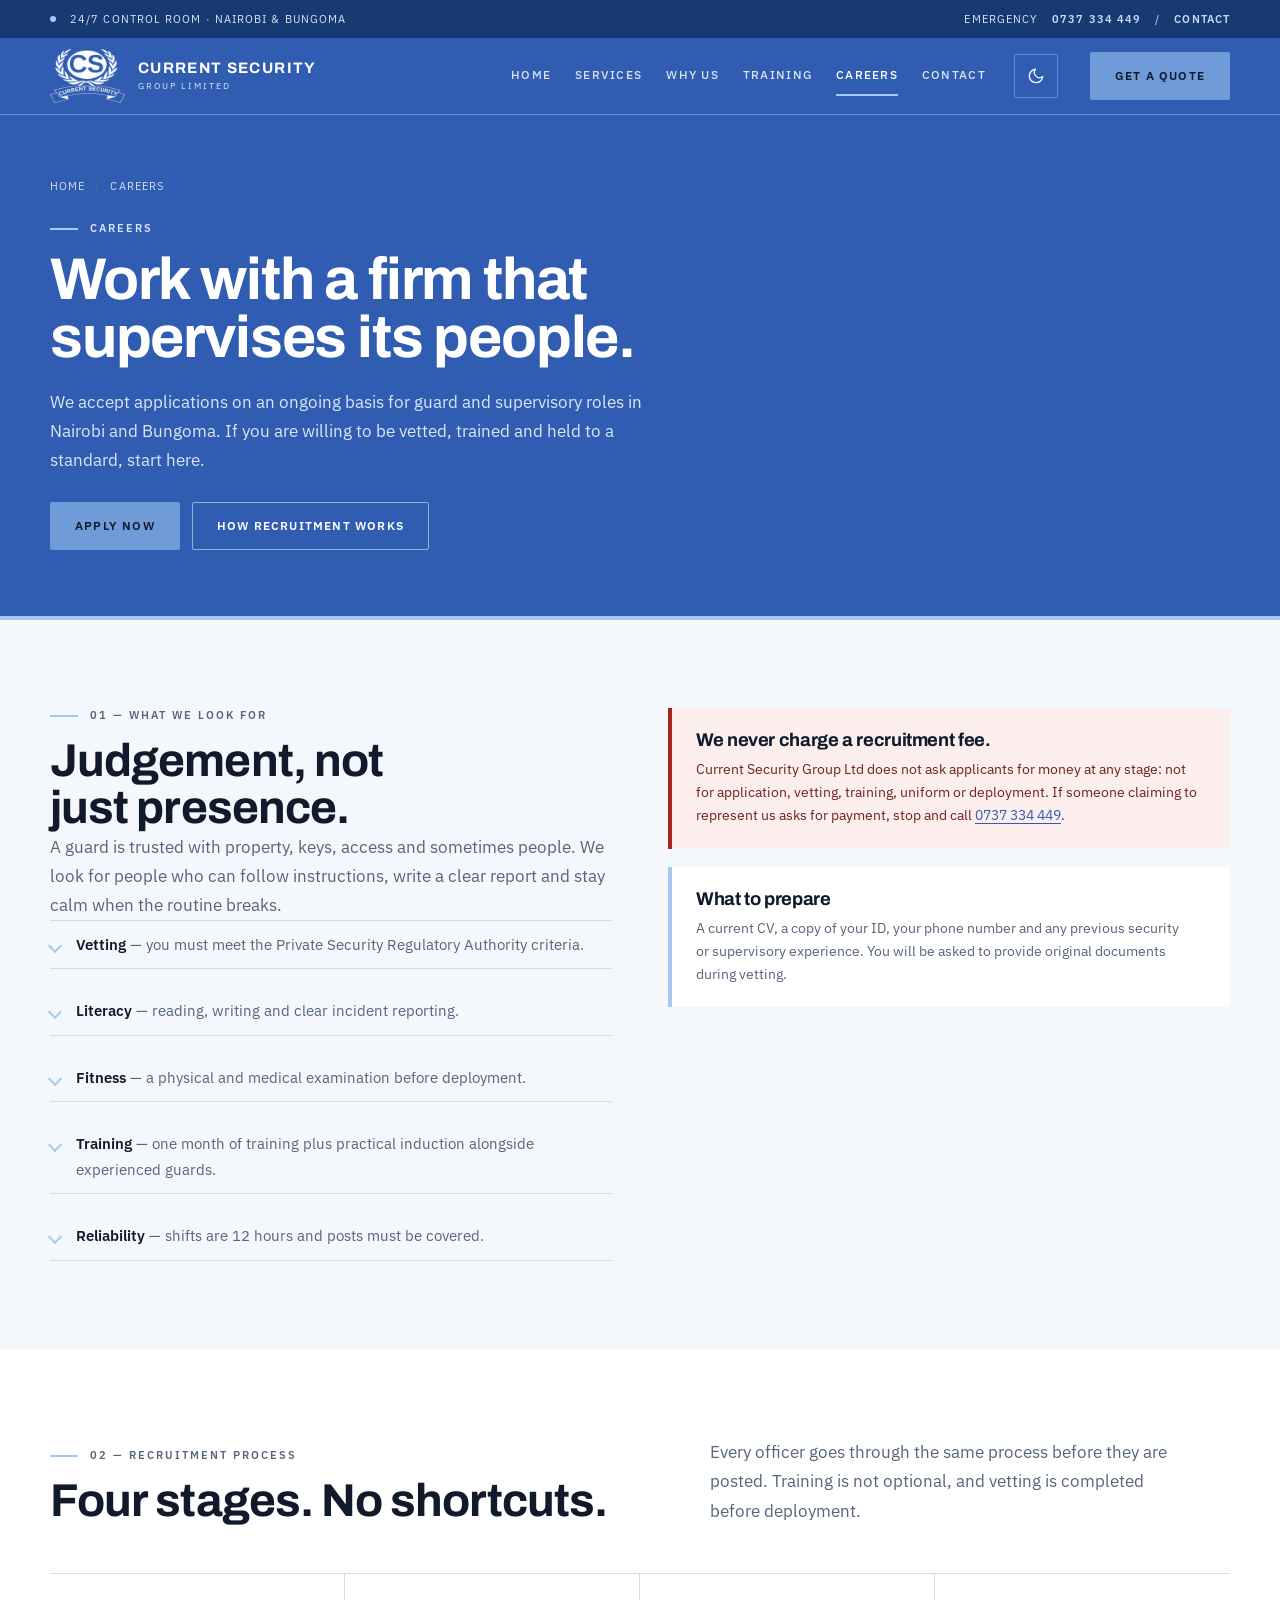
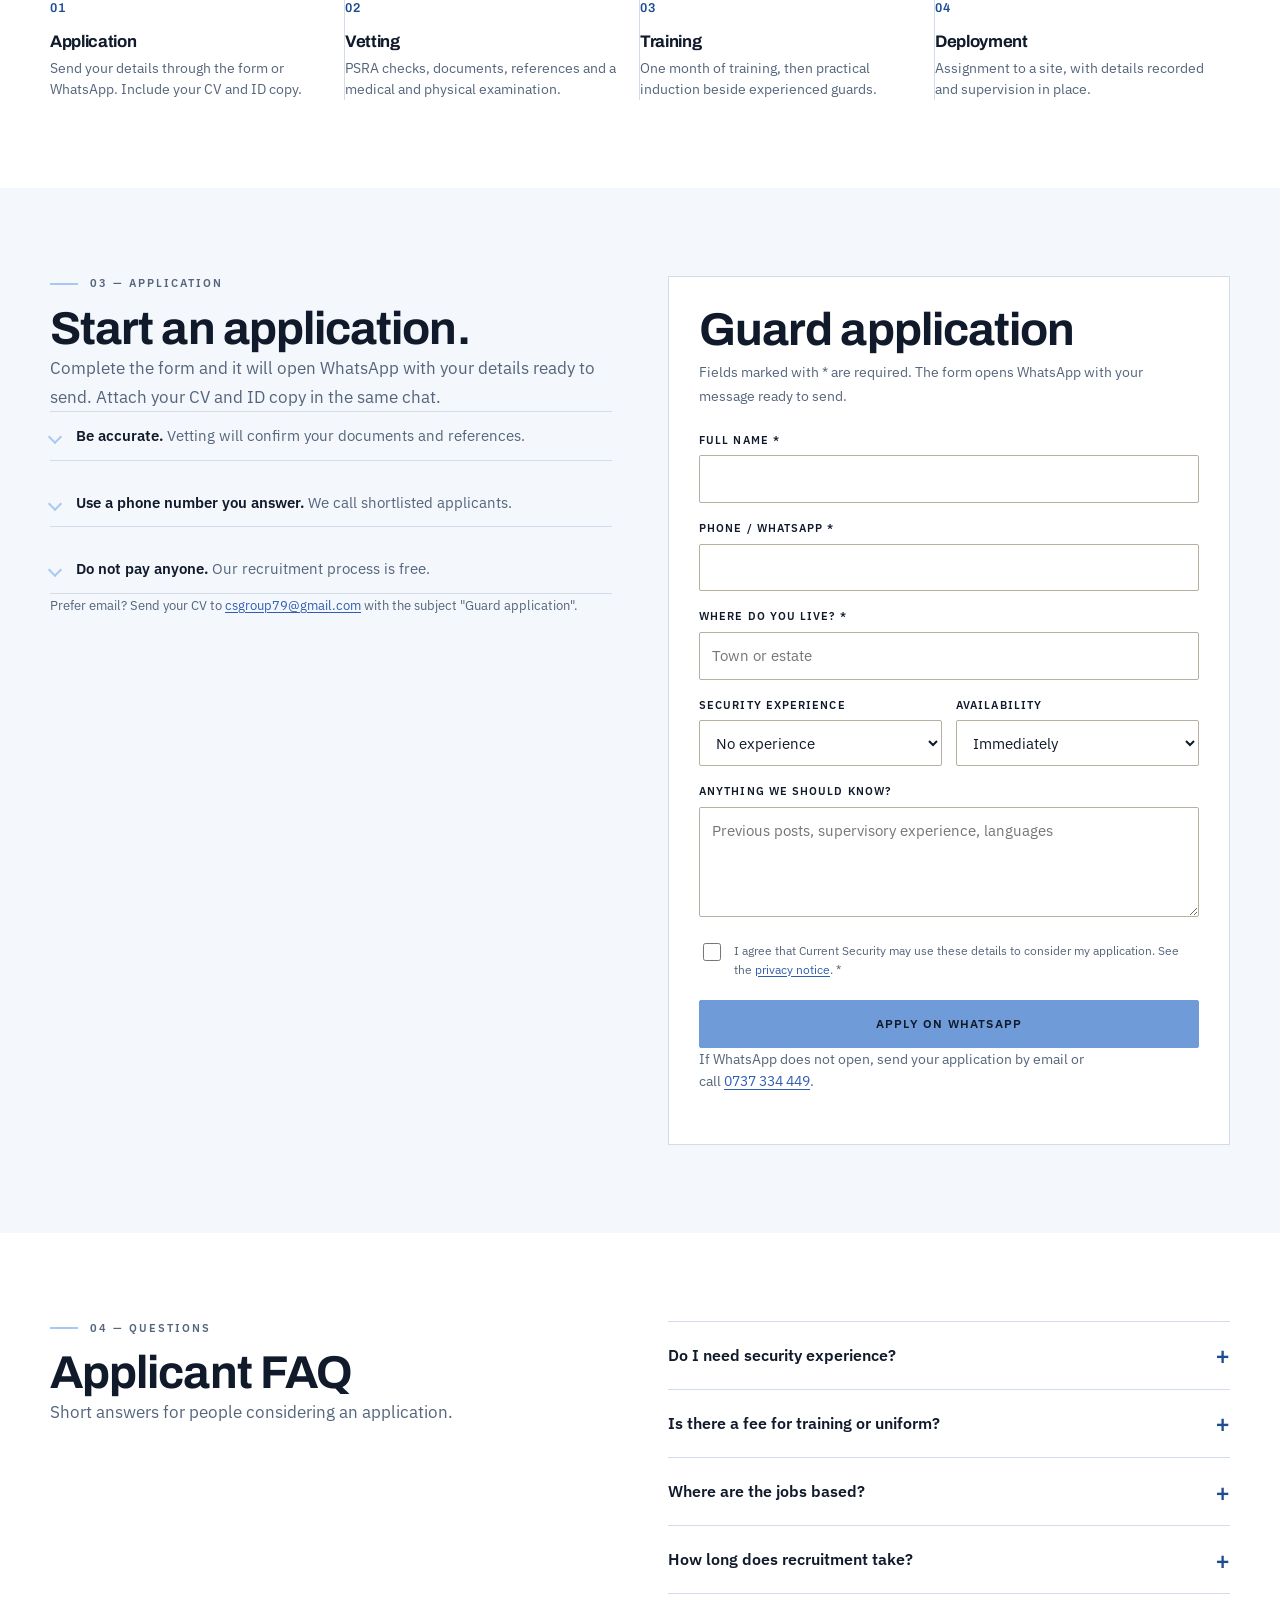
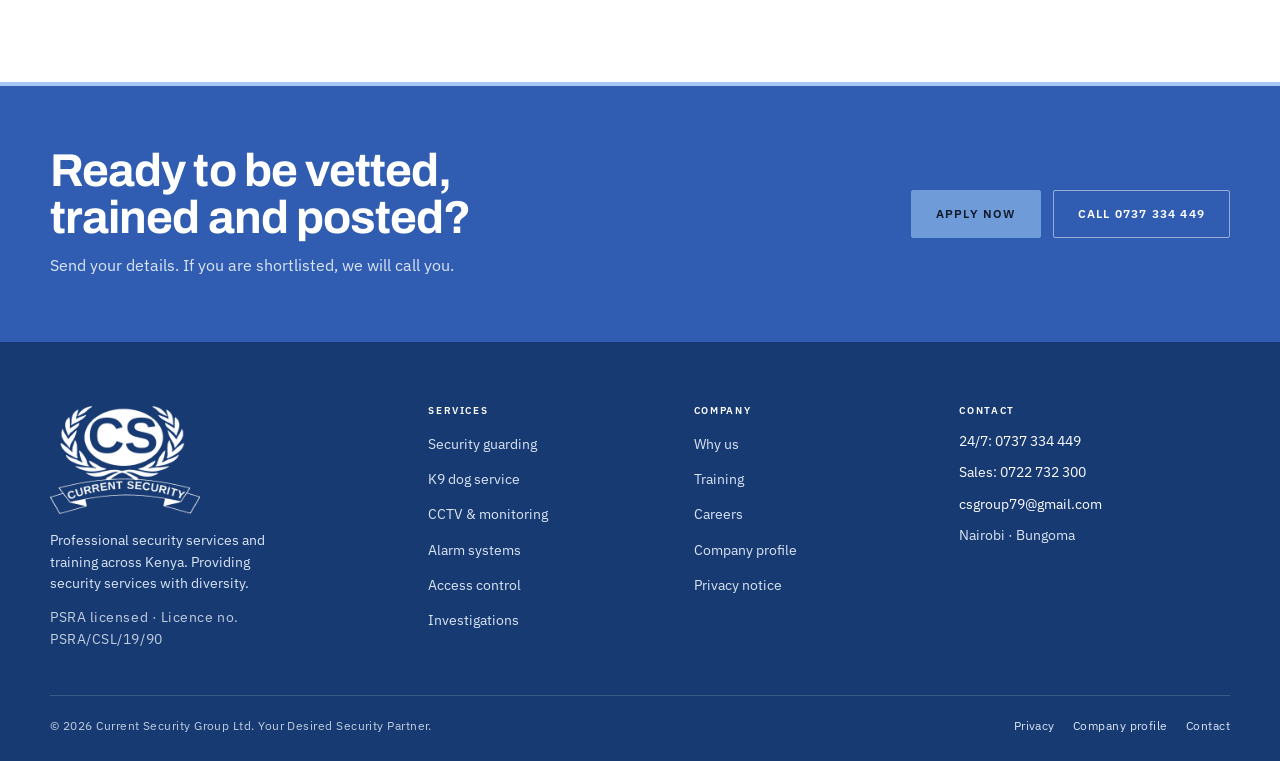
==== careers.html @ 612eb4e6 "Initial website" ====
<!DOCTYPE html>
<html lang="en-KE">
<head>
<meta charset="utf-8">
<meta name="viewport" content="width=device-width, initial-scale=1">
<title>Careers &amp; Guard Recruitment | Current Security Group Ltd</title>
<meta name="description" content="Apply to join Current Security Group Ltd as a security officer in Kenya. Vetting, training and deployment process. We never charge a recruitment fee.">
<meta name="theme-color" content="#305db1">
<meta property="og:type" content="website">
<meta property="og:site_name" content="Current Security Group Ltd">
<meta property="og:title" content="Careers &amp; Guard Recruitment | Current Security Group Ltd">
<meta property="og:description" content="Guard and supervisory roles in Nairobi and Bungoma. Vetting, training and deployment. No recruitment fees.">
<meta property="og:image" content="assets/img/og-image.jpg">
<meta property="og:image:width" content="1200">
<meta property="og:image:height" content="630">
<meta name="twitter:card" content="summary_large_image">
<link rel="icon" type="image/png" sizes="32x32" href="assets/img/favicon-32.png">
<link rel="apple-touch-icon" href="assets/img/apple-touch-icon.png">
<link rel="manifest" href="site.webmanifest">
<link rel="preload" href="assets/fonts/archivo-latin.woff2" as="font" type="font/woff2" crossorigin>
<script src="assets/js/theme.js"></script>
<link rel="stylesheet" href="assets/css/style.css">
<script src="assets/js/main.js" defer></script>
</head>
<body>
<a class="skip-link" href="#main">Skip to content</a>

<div class="utility">
  <div class="container utility__inner">
    <p class="utility__group utility__group--offices"><span class="utility__dot" aria-hidden="true"></span> 24/7 control room · Nairobi &amp; Bungoma</p>
    <div class="utility__group">
      <span>Emergency</span>
      <a href="tel:+254737334449">0737&nbsp;334&nbsp;449</a>
      <span aria-hidden="true">/</span>
      <a href="contact.html">Contact</a>
    </div>
  </div>
</div>

<header class="site-header">
  <div class="container header__inner">
    <a class="brand" href="index.html">
      <img class="brand__mark" src="assets/img/logo-white.png" alt="" width="360" height="260">
      <span class="brand__text"><strong>CURRENT SECURITY</strong> <span>GROUP LIMITED</span></span>
    </a>
    <nav class="site-nav" aria-label="Main">
      <ul>
        <li><a href="index.html">Home</a></li>
        <li><a href="services.html">Services</a></li>
        <li><a href="why-us.html">Why us</a></li>
        <li><a href="training.html">Training</a></li>
        <li><a href="careers.html" aria-current="page">Careers</a></li>
        <li><a href="contact.html">Contact</a></li>
      </ul>
    </nav>
    <button class="theme-toggle" type="button" data-theme-toggle aria-label="Switch to dark theme">
      <svg class="theme-toggle__moon" viewBox="0 0 24 24" aria-hidden="true" focusable="false"><path d="M21 12.79A9 9 0 1 1 11.21 3 7 7 0 0 0 21 12.79Z"/></svg>
      <svg class="theme-toggle__sun" viewBox="0 0 24 24" aria-hidden="true" focusable="false"><circle cx="12" cy="12" r="4"/><path d="M12 2v2M12 20v2M4.93 4.93l1.42 1.42M17.66 17.66l1.41 1.41M2 12h2M20 12h2M4.93 19.07l1.42-1.42M17.66 6.34l1.41-1.41"/></svg>
    </button>
    <a class="btn btn--accent header__cta" href="contact.html">Get a quote</a>
    <details class="mobile-nav">
      <summary><span>Menu</span><span class="mobile-nav__icon" aria-hidden="true"><span></span><span></span><span></span></span></summary>
      <div class="mobile-nav__panel">
        <nav aria-label="Mobile">
          <ul>
            <li><a href="index.html">Home</a></li>
            <li><a href="services.html">Services</a></li>
            <li><a href="why-us.html">Why us</a></li>
            <li><a href="training.html">Training</a></li>
            <li><a href="careers.html" aria-current="page">Careers</a></li>
            <li><a href="contact.html">Contact</a></li>
          </ul>
        </nav>
        <div class="mobile-nav__foot">
          <a class="btn btn--accent" href="contact.html">Get a quote</a>
          <a class="mobile-nav__phone" href="tel:+254737334449">24/7:&nbsp;0737&nbsp;334&nbsp;449</a>
        </div>
      </div>
    </details>
  </div>
</header>

<main id="main">

  <div class="page-head">
    <div class="container">
      <nav class="breadcrumb" aria-label="Breadcrumb"><a href="index.html">Home</a><span>Careers</span></nav>
      <p class="eyebrow eyebrow--light">Careers</p>
      <h1>Work with a firm that supervises its people.</h1>
      <p class="lede">We accept applications on an ongoing basis for guard and supervisory roles in Nairobi and Bungoma. If you are willing to be vetted, trained and held to a standard, start here.</p>
      <div class="actions">
        <a class="btn btn--accent" href="#apply">Apply now</a>
        <a class="btn btn--outline-light" href="#process">How recruitment works</a>
      </div>
    </div>
  </div>

  <section class="section">
    <div class="container split">
      <div>
        <p class="eyebrow">01 — What we look for</p>
        <h2>Judgement, not just presence.</h2>
        <p class="lede">A guard is trusted with property, keys, access and sometimes people. We look for people who can follow instructions, write a clear report and stay calm when the routine breaks.</p>
        <ul class="checklist stack">
          <li><strong>Vetting</strong> — you must meet the Private Security Regulatory Authority criteria.</li>
          <li><strong>Literacy</strong> — reading, writing and clear incident reporting.</li>
          <li><strong>Fitness</strong> — a physical and medical examination before deployment.</li>
          <li><strong>Training</strong> — one month of training plus practical induction alongside experienced guards.</li>
          <li><strong>Reliability</strong> — shifts are 12 hours and posts must be covered.</li>
        </ul>
      </div>
      <div class="stack">
        <div class="callout callout--warning">
          <h3>We never charge a recruitment fee.</h3>
          <p>Current Security Group Ltd does not ask applicants for money at any stage: not for application, vetting, training, uniform or deployment. If someone claiming to represent us asks for payment, stop and call <a href="tel:+254737334449">0737&nbsp;334&nbsp;449</a>.</p>
        </div>
        <div class="callout">
          <h3>What to prepare</h3>
          <p>A current CV, a copy of your ID, your phone number and any previous security or supervisory experience. You will be asked to provide original documents during vetting.</p>
        </div>
      </div>
    </div>
  </section>

  <section class="section section--white" id="process">
    <div class="container">
      <header class="section__head">
        <div>
          <p class="eyebrow">02 — Recruitment process</p>
          <h2>Four stages. No shortcuts.</h2>
        </div>
        <p class="lede">Every officer goes through the same process before they are posted. Training is not optional, and vetting is completed before deployment.</p>
      </header>
      <ol class="process process--four">
        <li><h3>Application</h3><p>Send your details through the form or WhatsApp. Include your CV and ID copy.</p></li>
        <li><h3>Vetting</h3><p>PSRA checks, documents, references and a medical and physical examination.</p></li>
        <li><h3>Training</h3><p>One month of training, then practical induction beside experienced guards.</p></li>
        <li><h3>Deployment</h3><p>Assignment to a site, with details recorded and supervision in place.</p></li>
      </ol>
    </div>
  </section>

  <section class="section" id="apply">
    <div class="container split">
      <div>
        <p class="eyebrow">03 — Application</p>
        <h2>Start an application.</h2>
        <p class="lede">Complete the form and it will open WhatsApp with your details ready to send. Attach your CV and ID copy in the same chat.</p>
        <ul class="checklist stack">
          <li><strong>Be accurate.</strong> Vetting will confirm your documents and references.</li>
          <li><strong>Use a phone number you answer.</strong> We call shortlisted applicants.</li>
          <li><strong>Do not pay anyone.</strong> Our recruitment process is free.</li>
        </ul>
        <p class="small">Prefer email? Send your CV to <a href="mailto:csgroup79@gmail.com">csgroup79@gmail.com</a> with the subject "Guard application".</p>
      </div>

      <form class="form-panel" data-wa-form data-form="career" data-subject="Guard application" action="mailto:csgroup79@gmail.com" method="post" enctype="text/plain">
        <h2>Guard application</h2>
        <p>Fields marked with * are required. The form opens WhatsApp with your message ready to send.</p>

        <div class="field">
          <label for="ca-name">Full name *</label>
          <input type="text" id="ca-name" name="name" autocomplete="name" required>
        </div>
        <div class="field">
          <label for="ca-phone">Phone / WhatsApp *</label>
          <input id="ca-phone" name="phone" type="tel" inputmode="tel" autocomplete="tel" required>
        </div>
        <div class="field">
          <label for="ca-where">Where do you live? *</label>
          <input type="text" id="ca-where" name="where" autocomplete="address-level2" placeholder="Town or estate" required>
        </div>
        <div class="field-row">
          <div class="field">
            <label for="ca-experience">Security experience</label>
            <select id="ca-experience" name="experience">
              <option value="" selected>No experience</option>
              <option>Under 1 year</option>
              <option>1–2 years</option>
              <option>3–5 years</option>
              <option>Over 5 years</option>
            </select>
          </div>
          <div class="field">
            <label for="ca-availability">Availability</label>
            <select id="ca-availability" name="availability">
              <option value="" selected>Immediately</option>
              <option>Within 2 weeks</option>
              <option>Within 1 month</option>
              <option>Not sure</option>
            </select>
          </div>
        </div>
        <div class="field">
          <label for="ca-details">Anything we should know?</label>
          <textarea id="ca-details" name="details" rows="3" placeholder="Previous posts, supervisory experience, languages"></textarea>
        </div>

        <div class="hp" aria-hidden="true">
          <label for="ca-company">Company website</label>
          <input type="text" id="ca-company" name="company_website" tabindex="-1" autocomplete="off">
        </div>

        <div class="field field--check">
          <input id="ca-consent" name="consent" type="checkbox" required>
          <label for="ca-consent">I agree that Current Security may use these details to consider my application. See the <a href="privacy.html">privacy notice</a>. *</label>
        </div>

        <button class="btn btn--accent" type="submit">Apply on WhatsApp</button>
        <p class="form-status" role="status" aria-live="polite"></p>
        <p class="form-note">If WhatsApp does not open, send your application by email or call <a href="tel:+254737334449">0737&nbsp;334&nbsp;449</a>.</p>
      </form>
    </div>
  </section>

  <section class="section section--white">
    <div class="container split">
      <div>
        <p class="eyebrow">04 — Questions</p>
        <h2>Applicant FAQ</h2>
        <p class="lede">Short answers for people considering an application.</p>
      </div>
      <div class="faq">
        <details>
          <summary>Do I need security experience?</summary>
          <p>Not necessarily. We train new officers. Experience helps, but reliability, literacy and the ability to follow instructions matter more.</p>
        </details>
        <details>
          <summary>Is there a fee for training or uniform?</summary>
          <p>No. Current Security Group Ltd does not charge applicants for application, vetting, training, uniform or deployment. If anyone asks you for payment, call the hotline.</p>
        </details>
        <details>
          <summary>Where are the jobs based?</summary>
          <p>Our offices are in Nairobi and Sirisia, Bungoma. Deployment depends on client sites and the needs of the operation.</p>
        </details>
        <details>
          <summary>How long does recruitment take?</summary>
          <p>It depends on vetting and training schedules. We call shortlisted applicants with the next step.</p>
        </details>
      </div>
    </div>
  </section>

  <section class="cta">
    <div class="container cta__inner">
      <div>
        <h2>Ready to be vetted, trained and posted?</h2>
        <p>Send your details. If you are shortlisted, we will call you.</p>
      </div>
      <div class="cta__actions">
        <a class="btn btn--accent" href="#apply">Apply now</a>
        <a class="btn btn--outline-light" href="tel:+254737334449">Call&nbsp;0737&nbsp;334&nbsp;449</a>
      </div>
    </div>
  </section>

</main>

<footer class="site-footer">
  <div class="container">
    <div class="footer__grid">
      <div class="footer__brand">
        <img src="assets/img/logo-white.png" alt="Current Security Group Ltd" width="360" height="260">
        <p>Professional security services and training across Kenya. Providing security services with diversity.</p>
        <p class="footer__brand-note">PSRA licensed · Licence no. PSRA/CSL/19/90</p>
      </div>
      <div class="footer__col">
        <h2>Services</h2>
        <ul>
          <li><a href="services.html#guarding">Security guarding</a></li>
          <li><a href="services.html#k9">K9 dog service</a></li>
          <li><a href="services.html#cctv">CCTV &amp; monitoring</a></li>
          <li><a href="services.html#alarms">Alarm systems</a></li>
          <li><a href="services.html#access">Access control</a></li>
          <li><a href="services.html#investigations">Investigations</a></li>
        </ul>
      </div>
      <div class="footer__col">
        <h2>Company</h2>
        <ul>
          <li><a href="why-us.html">Why us</a></li>
          <li><a href="training.html">Training</a></li>
          <li><a href="careers.html">Careers</a></li>
          <li><a href="profile.html">Company profile</a></li>
          <li><a href="privacy.html">Privacy notice</a></li>
        </ul>
      </div>
      <div class="footer__col footer__contact">
        <h2>Contact</h2>
        <p><a href="tel:+254737334449">24/7:&nbsp;0737&nbsp;334&nbsp;449</a></p>
        <p><a href="tel:+254722732300">Sales:&nbsp;0722&nbsp;732&nbsp;300</a></p>
        <p><a href="mailto:csgroup79@gmail.com">csgroup79@gmail.com</a></p>
        <p>Nairobi · Bungoma</p>
      </div>
    </div>
    <div class="footer__bottom">
      <p>© <span data-year>2026</span> Current Security Group Ltd. Your Desired Security Partner.</p>
      <div class="footer__legal">
        <a href="privacy.html">Privacy</a>
        <a href="profile.html">Company profile</a>
        <a href="contact.html">Contact</a>
      </div>
    </div>
  </div>
</footer>

<div class="mobile-actions no-print">
  <a href="tel:+254737334449">
    <svg viewBox="0 0 24 24" aria-hidden="true" focusable="false"><path d="M6.6 3.5 9 3l1.6 4.2-2 1.4a12.4 12.4 0 0 0 6.8 6.8l1.4-2L21 15l-.5 2.4a2 2 0 0 1-2.2 1.5C10.4 18.2 5.8 13.6 5.1 5.7A2 2 0 0 1 6.6 3.5Z"/></svg>
    Call&nbsp;24/7
  </a>
  <a href="https://wa.me/254737334449" target="_blank" rel="noopener noreferrer">
    <svg viewBox="0 0 24 24" aria-hidden="true" focusable="false"><path d="M21 11.5a8.4 8.4 0 0 1-12.4 7.4L4 20l1.1-4.5A8.4 8.4 0 1 1 21 11.5Z"/><path d="M9 8.6c.2-.4.4-.4.7-.4h.5c.2 0 .4 0 .6.5l.7 1.6c.1.3 0 .5-.1.7l-.4.5c-.1.2-.2.3 0 .6a6 6 0 0 0 2.7 2.3c.3.1.5.1.6-.1l.6-.7c.2-.2.4-.2.6-.1l1.5.7c.3.1.4.2.4.4a2.2 2.2 0 0 1-1.7 2.1c-.8.2-1.8 0-3.3-.7a9.2 9.2 0 0 1-4.4-4.3c-.6-1.2-.9-2.2-.8-3 .1-.5.4-.9.7-1.1Z"/></svg>
    WhatsApp
  </a>
  <a href="contact.html">
    <svg viewBox="0 0 24 24" aria-hidden="true" focusable="false"><path d="M4 4h16v16H4z"/><path d="m4 7 8 6 8-6"/></svg>
    Quote
  </a>
</div>

</body>
</html>
---- assets/css/style.css ----
/* ==========================================================================
   Current Security Group Ltd
   Design system: brand blue / light blue / cool paper. Flat surfaces, hairline rules,
   editorial type. No gradients, glass effects or decorative animation.
   ========================================================================== */

@font-face {
  font-family: "Archivo";
  src: url("../fonts/archivo-latin.woff2") format("woff2");
  font-weight: 600 700;
  font-style: normal;
  font-display: swap;
}

@font-face {
  font-family: "IBM Plex Sans";
  src: url("../fonts/ibm-plex-sans-latin.woff2") format("woff2");
  font-weight: 400 600;
  font-style: normal;
  font-display: swap;
}

:root {
  --navy: #305db1;
  --navy-deep: #173a72;
  --navy-soft: #3f6cc4;
  --accent: #a7c8f2;
  --accent-fill: #6f9bd8;
  --accent-fill-hover: #5f8bc9;
  --accent-ink: #1d4c93;
  --paper: #f4f7fc;
  --paper-deep: #e8eef7;
  --panel: #ffffff;
  --white: #ffffff;
  --ink: #101a2b;
  --steel: #55657c;
  --rule: #d3dce9;
  --rule-soft: #e2e9f3;
  --rule-dark: rgba(255, 255, 255, 0.16);
  --success: #1f6b45;
  --error: #a3251c;
  --font-display: "Archivo", "Arial Narrow", "Segoe UI", sans-serif;
  --font-body: "IBM Plex Sans", "Segoe UI", Roboto, Arial, sans-serif;
  --shadow: 0 24px 48px rgba(23, 58, 114, 0.14);
  --radius: 2px;
}

*,
*::before,
*::after {
  box-sizing: border-box;
}

html {
  -webkit-text-size-adjust: 100%;
  scroll-behavior: smooth;
  scroll-padding-top: 96px;
}

body {
  margin: 0;
  background: var(--paper);
  color: var(--ink);
  font-family: var(--font-body);
  font-size: 16px;
  line-height: 1.7;
  font-synthesis: none;
  -webkit-font-smoothing: antialiased;
}

body.nav-open {
  overflow: hidden;
}

body.nav-open .mobile-actions,
body:has(.mobile-nav[open]) .mobile-actions {
  display: none;
}

body:has(.mobile-nav[open]) {
  overflow: hidden;
}

img,
svg {
  display: block;
  max-width: 100%;
}

img {
  height: auto;
}

button,
input,
select,
textarea {
  font: inherit;
  color: inherit;
}

button {
  cursor: pointer;
}

h1,
h2,
h3,
h4,
p,
figure,
blockquote,
dl,
dd {
  margin: 0;
}

ul,
ol {
  margin: 0;
  padding: 0;
}

a {
  color: var(--navy);
  text-decoration-thickness: 1px;
  text-underline-offset: 0.18em;
}

a:hover {
  text-decoration-color: var(--accent-ink);
}

a[href^="tel:"] {
  white-space: nowrap;
}

::selection {
  background: var(--accent);
  color: var(--ink);
}

:focus-visible {
  outline: 2px solid var(--accent);
  outline-offset: 3px;
}

.container {
  width: min(1180px, calc(100% - 48px));
  margin-inline: auto;
}

.visually-hidden {
  position: absolute !important;
  width: 1px;
  height: 1px;
  padding: 0;
  margin: -1px;
  overflow: hidden;
  clip: rect(0 0 0 0);
  white-space: nowrap;
  border: 0;
}

.skip-link {
  position: absolute;
  top: -120px;
  left: 16px;
  z-index: 200;
  padding: 12px 18px;
  background: var(--accent);
  color: var(--ink);
  font-size: 13px;
  font-weight: 600;
  letter-spacing: 0.06em;
  text-transform: uppercase;
  text-decoration: none;
}

.skip-link:focus {
  top: 16px;
}

/* --------------------------------------------------------------------------
   Type
   -------------------------------------------------------------------------- */

h1,
h2,
h3,
h4 {
  font-family: var(--font-display);
  font-weight: 700;
  letter-spacing: -0.02em;
  text-wrap: balance;
}

h1 {
  font-size: clamp(2.6rem, 5.4vw, 4.9rem);
  line-height: 0.98;
}

h2 {
  font-size: clamp(2rem, 3.6vw, 3.15rem);
  line-height: 1.02;
}

h3 {
  font-size: clamp(1.3rem, 2vw, 1.65rem);
  line-height: 1.15;
}

h4 {
  font-size: 1.05rem;
  line-height: 1.3;
}

p {
  text-wrap: pretty;
}

.lede {
  color: var(--steel);
  font-size: 1.075rem;
  max-width: 62ch;
}

.eyebrow {
  display: flex;
  align-items: center;
  gap: 12px;
  margin: 0 0 14px;
  color: var(--steel);
  font-size: 0.7rem;
  font-weight: 600;
  letter-spacing: 0.18em;
  line-height: 1.4;
  text-transform: uppercase;
}

.eyebrow::before {
  content: "";
  flex: none;
  width: 28px;
  height: 2px;
  background: var(--accent);
}

.eyebrow--light {
  color: #dbe6f5;
}

.small {
  font-size: 0.825rem;
  color: var(--steel);
}

/* --------------------------------------------------------------------------
   Buttons and text links
   -------------------------------------------------------------------------- */

.btn {
  display: inline-flex;
  align-items: center;
  justify-content: center;
  gap: 10px;
  min-height: 48px;
  padding: 0 24px;
  border: 1px solid transparent;
  border-radius: var(--radius);
  background: none;
  font-family: var(--font-body);
  font-size: 0.75rem;
  font-weight: 600;
  letter-spacing: 0.1em;
  line-height: 1.2;
  text-align: center;
  text-decoration: none;
  text-transform: uppercase;
  transition: background-color 0.22s ease, border-color 0.22s ease, color 0.22s ease;
}

.btn--accent {
  background: var(--accent-fill);
  border-color: var(--accent-fill);
  color: var(--ink);
}

.btn--accent:hover {
  background: var(--accent-fill-hover);
  border-color: var(--accent-fill-hover);
  text-decoration: none;
}

.btn--navy {
  background: var(--navy);
  border-color: var(--navy);
  color: var(--white);
}

.btn--navy:hover {
  background: var(--navy-soft);
  border-color: var(--navy-soft);
  text-decoration: none;
}

.btn--outline {
  border-color: var(--navy);
  color: var(--navy);
}

.btn--outline:hover {
  background: var(--navy);
  color: var(--white);
  text-decoration: none;
}

.btn--outline-light {
  border-color: rgba(255, 255, 255, 0.5);
  color: var(--white);
}

.btn--outline-light:hover {
  border-color: var(--white);
  background: var(--white);
  color: var(--navy);
  text-decoration: none;
}

.btn--sm {
  min-height: 40px;
  padding: 0 16px;
  font-size: 0.68rem;
}

.btn--accent:focus-visible,
.btn--accent:hover {
  outline-color: var(--navy);
}

.link-arrow {
  display: inline-flex;
  align-items: center;
  gap: 8px;
  font-size: 0.75rem;
  font-weight: 600;
  letter-spacing: 0.1em;
  text-decoration: none;
  text-transform: uppercase;
}

.link-arrow::after {
  content: "\2192";
  font-size: 1rem;
  transition: transform 0.15s ease;
}

.link-arrow:hover::after {
  transform: translateX(3px);
}

.actions {
  display: flex;
  flex-wrap: wrap;
  gap: 12px;
  margin-top: 28px;
}

/* --------------------------------------------------------------------------
   Utility bar + header
   -------------------------------------------------------------------------- */

.utility {
  background: var(--navy-deep);
  color: #dbe6f5;
  font-size: 0.68rem;
  letter-spacing: 0.1em;
  text-transform: uppercase;
}

.utility__inner {
  display: flex;
  align-items: center;
  justify-content: space-between;
  gap: 20px;
  min-height: 38px;
}

.utility__group {
  display: flex;
  align-items: center;
  gap: 14px;
}

.utility a {
  color: #c6dcf7;
  font-weight: 600;
  text-decoration: none;
}

.utility a:hover {
  color: var(--accent);
  text-decoration: underline;
}

.utility__dot {
  width: 6px;
  height: 6px;
  background: var(--accent);
  border-radius: 50%;
}

.site-header {
  position: sticky;
  top: 0;
  z-index: 80;
  background: var(--navy);
  border-bottom: 1px solid rgba(167, 200, 242, 0.5);
}

.header__inner {
  display: flex;
  align-items: center;
  gap: 28px;
  min-height: 76px;
}

.brand {
  display: flex;
  flex: none;
  align-items: center;
  gap: 13px;
  color: var(--white);
  text-decoration: none;
}

.brand:hover {
  text-decoration: none;
}

.brand__mark {
  width: auto;
  height: 54px;
}

.brand__text {
  display: flex;
  flex-direction: column;
  line-height: 1;
}

.brand__text strong {
  font-family: var(--font-display);
  font-size: 0.95rem;
  font-weight: 700;
  letter-spacing: 0.09em;
}

.brand__text span {
  margin-top: 5px;
  color: #dbe6f5;
  font-size: 0.58rem;
  letter-spacing: 0.22em;
}

.site-nav {
  margin-left: auto;
}

.site-nav ul {
  display: flex;
  align-items: center;
  gap: 24px;
  list-style: none;
}

.site-nav a {
  display: block;
  padding: 9px 0;
  border-bottom: 2px solid transparent;
  color: #dbe3ef;
  font-size: 0.72rem;
  font-weight: 500;
  letter-spacing: 0.11em;
  text-decoration: none;
  text-transform: uppercase;
}

.site-nav a:hover {
  border-bottom-color: rgba(167, 200, 242, 0.6);
  color: var(--white);
}

.site-nav a[aria-current="page"] {
  border-bottom-color: var(--accent);
  color: var(--white);
}

.header__cta {
  flex: none;
  margin-left: 4px;
}

.theme-toggle {
  display: inline-flex;
  flex: none;
  align-items: center;
  justify-content: center;
  width: 44px;
  height: 44px;
  padding: 0;
  border: 1px solid rgba(255, 255, 255, 0.28);
  border-radius: var(--radius);
  background: transparent;
  color: var(--white);
  transition: border-color 0.15s ease, background-color 0.15s ease;
}

.theme-toggle:hover {
  border-color: rgba(167, 200, 242, 0.85);
  background: rgba(255, 255, 255, 0.06);
}

.theme-toggle svg {
  width: 18px;
  height: 18px;
  fill: none;
  stroke: currentColor;
  stroke-linecap: round;
  stroke-linejoin: round;
  stroke-width: 1.7;
}

.theme-toggle__sun {
  display: none;
}

[data-theme="dark"] .theme-toggle__moon {
  display: none;
}

[data-theme="dark"] .theme-toggle__sun {
  display: block;
}

html:not(.js) .theme-toggle {
  display: none;
}

.header__inner--compact .theme-toggle {
  margin-left: auto;
}

/* Mobile menu: native <details>, so it still works without JavaScript. */
.mobile-nav {
  display: none;
  margin-left: auto;
}

.mobile-nav summary {
  display: flex;
  align-items: center;
  gap: 10px;
  min-height: 44px;
  padding: 10px 0;
  color: var(--white);
  cursor: pointer;
  font-size: 0.72rem;
  font-weight: 600;
  letter-spacing: 0.12em;
  list-style: none;
  text-transform: uppercase;
}

.mobile-nav summary::-webkit-details-marker {
  display: none;
}

.mobile-nav__icon {
  position: relative;
  display: block;
  width: 22px;
  height: 14px;
}

.mobile-nav__icon span {
  position: absolute;
  left: 0;
  right: 0;
  height: 2px;
  background: currentColor;
  transition: transform 0.18s ease, opacity 0.18s ease;
}

.mobile-nav__icon span:nth-child(1) { top: 0; }
.mobile-nav__icon span:nth-child(2) { top: 6px; }
.mobile-nav__icon span:nth-child(3) { top: 12px; }

.mobile-nav[open] .mobile-nav__icon span:nth-child(1) {
  transform: translateY(6px) rotate(45deg);
}

.mobile-nav[open] .mobile-nav__icon span:nth-child(2) {
  opacity: 0;
}

.mobile-nav[open] .mobile-nav__icon span:nth-child(3) {
  transform: translateY(-6px) rotate(-45deg);
}

.mobile-nav__panel {
  position: absolute;
  top: 100%;
  left: 0;
  right: 0;
  max-height: calc(100vh - 76px);
  overflow: auto;
  padding: 20px 24px 28px;
  border-top: 1px solid var(--accent);
  border-bottom: 1px solid var(--accent);
  background: var(--navy-deep);
  box-shadow: 0 24px 40px rgba(0, 0, 0, 0.35);
}

.mobile-nav__panel ul {
  list-style: none;
}

.mobile-nav__panel li {
  border-bottom: 1px solid var(--rule-dark);
}

.mobile-nav__panel a {
  display: flex;
  align-items: center;
  justify-content: space-between;
  padding: 15px 0;
  color: var(--white);
  font-family: var(--font-display);
  font-size: 1.2rem;
  text-decoration: none;
}

.mobile-nav__panel a[aria-current="page"] {
  color: #dbe6f5;
}

.mobile-nav__foot {
  display: grid;
  gap: 12px;
  margin-top: 22px;
}

.mobile-nav__phone {
  color: #dbe6f5;
  font-size: 0.8rem;
  letter-spacing: 0.08em;
  text-align: center;
  text-transform: uppercase;
}

/* --------------------------------------------------------------------------
   Hero
   -------------------------------------------------------------------------- */

.hero {
  position: relative;
  display: flex;
  align-items: center;
  min-height: 640px;
  padding: 92px 0 76px;
  overflow: hidden;
  background: var(--navy);
  color: var(--white);
}

.hero__media {
  position: absolute;
  inset: 0;
  z-index: 0;
  overflow: hidden;
}

.hero__media picture,
.hero__media img {
  display: block;
  width: 100%;
  height: 100%;
}

.hero__media img {
  object-fit: cover;
  object-position: center 44%;
  filter: grayscale(1) contrast(1.08) brightness(0.9);
  opacity: 0.68;
}

.hero::before {
  content: "";
  position: absolute;
  inset: 0;
  z-index: 1;
  background: linear-gradient(90deg, rgba(23, 58, 114, 0.95) 0%, rgba(23, 58, 114, 0.9) 48%, rgba(23, 58, 114, 0.78) 100%);
}

.hero::after {
  content: "";
  position: absolute;
  right: 0;
  bottom: 0;
  z-index: 3;
  width: 38%;
  height: 4px;
  background: var(--accent);
}

.hero__grid {
  position: relative;
  z-index: 2;
}

.hero__content {
  max-width: 780px;
}

.hero h1 {
  max-width: 15ch;
  margin: 0 0 24px;
}

.hero__lede {
  max-width: 52ch;
  color: #d3dce9;
  font-size: 1.075rem;
}

.hero__actions {
  display: flex;
  flex-wrap: wrap;
  gap: 12px;
  margin: 34px 0 42px;
}

.hero__facts {
  display: flex;
  margin: 0;
  padding-top: 20px;
  border-top: 1px solid var(--rule-dark);
}

.hero__facts div {
  margin-right: 30px;
  padding-right: 30px;
  border-right: 1px solid var(--rule-dark);
}

.hero__facts div:last-child {
  margin-right: 0;
  padding-right: 0;
  border-right: 0;
}

.hero__facts div:first-child {
  padding-left: 0;
}

.hero__facts div:last-child {
  padding-right: 0;
  border-right: 0;
}

.hero__facts dt {
  color: #cfdaea;
  font-size: 0.62rem;
  font-weight: 600;
  letter-spacing: 0.14em;
  text-transform: uppercase;
}

.hero__facts dd {
  margin-top: 4px;
  font-family: var(--font-display);
  font-size: 1.3rem;
  font-weight: 600;
  letter-spacing: -0.01em;
}

/* --------------------------------------------------------------------------
   Trust strip
   -------------------------------------------------------------------------- */

.trust {
  background: var(--panel);
  border-bottom: 1px solid var(--rule);
}

.trust__grid {
  display: grid;
  grid-template-columns: repeat(4, 1fr);
}

.trust__item {
  padding: 24px 28px;
  border-left: 1px solid var(--rule);
}

.trust__item:first-child {
  padding-left: 0;
  border-left: 0;
}

.trust__item span {
  display: block;
  color: var(--steel);
  font-size: 0.62rem;
  font-weight: 600;
  letter-spacing: 0.14em;
  text-transform: uppercase;
}

.trust__item strong {
  display: block;
  margin: 5px 0 3px;
  font-family: var(--font-display);
  font-size: 1.15rem;
  font-weight: 600;
  letter-spacing: -0.01em;
}

.trust__item p {
  color: var(--steel);
  font-size: 0.78rem;
  line-height: 1.45;
}

/* --------------------------------------------------------------------------
   Sections
   -------------------------------------------------------------------------- */

.section {
  padding: 88px 0;
}

.section--white {
  background: var(--panel);
}

.section--tight {
  padding-top: 64px;
}

.section--navy {
  background: var(--navy);
  color: var(--white);
}

.section--navy .lede,
.section--navy .small {
  color: #dbe6f5;
}

.section--navy .eyebrow {
  color: #dbe6f5;
}

.section--navy a {
  color: var(--white);
}

.section--navy .btn--accent {
  color: var(--ink);
}

.section--navy .checklist li {
  border-bottom-color: var(--rule-dark);
  color: #dbe6f5;
}

.section--navy .checklist strong {
  color: var(--white);
}

.section--navy .callout--navy {
  background: rgba(255, 255, 255, 0.05);
}

.section__head {
  display: grid;
  grid-template-columns: 1fr 0.85fr;
  gap: 48px;
  align-items: end;
  margin-bottom: 48px;
}

.section__head h2 {
  margin: 0;
}

.section__head .lede {
  margin: 0;
}

/* --------------------------------------------------------------------------
   Service index
   -------------------------------------------------------------------------- */

.service-list {
  border-top: 1px solid var(--rule);
  list-style: none;
}

.service-row {
  display: grid;
  grid-template-columns: 54px minmax(0, 1fr) 190px 28px;
  gap: 24px;
  align-items: center;
  padding: 24px 8px 24px 0;
  border-bottom: 1px solid var(--rule);
  color: var(--ink);
  text-decoration: none;
  transition: background-color 0.15s ease, padding-left 0.15s ease;
}

.service-row:hover {
  padding-left: 10px;
  background: rgba(167, 200, 242, 0.1);
  text-decoration: none;
}

.service-row__num {
  color: var(--accent-ink);
  font-family: var(--font-display);
  font-size: 0.8rem;
  font-weight: 600;
  letter-spacing: 0.1em;
}

.service-row strong {
  display: block;
  font-family: var(--font-display);
  font-size: 1.35rem;
  font-weight: 600;
  line-height: 1.2;
}

.service-row__body span {
  display: block;
  margin-top: 3px;
  color: var(--steel);
  font-size: 0.9rem;
  line-height: 1.5;
}

.service-row__meta {
  color: var(--steel);
  font-size: 0.62rem;
  font-weight: 600;
  letter-spacing: 0.1em;
  text-align: right;
  text-transform: uppercase;
}

.service-row__arrow {
  color: var(--accent-ink);
  font-size: 1.25rem;
  text-align: right;
}

/* --------------------------------------------------------------------------
   Sectors
   -------------------------------------------------------------------------- */

.sector-grid {
  display: grid;
  grid-template-columns: repeat(3, 1fr);
  border-top: 1px solid var(--rule);
}

.sector {
  padding: 26px 32px 30px 0;
  border-bottom: 1px solid var(--rule);
}

.sector:nth-child(3n + 2),
.sector:nth-child(3n + 3) {
  padding-left: 32px;
  border-left: 1px solid var(--rule);
}

.sector h3 {
  margin: 0 0 7px;
  font-size: 1.2rem;
}

.sector p {
  color: var(--steel);
  font-size: 0.9rem;
  line-height: 1.55;
}

/* --------------------------------------------------------------------------
   Photo strip
   -------------------------------------------------------------------------- */

.photo-strip {
  display: grid;
  grid-template-columns: 1.55fr 1fr;
  grid-template-rows: repeat(2, 240px);
  gap: 16px;
}

.photo-strip figure {
  display: flex;
  flex-direction: column;
  min-height: 0;
  margin: 0;
}

.photo-strip figure:first-child {
  grid-row: span 2;
}

.photo-strip picture {
  display: block;
  flex: 1;
  min-height: 0;
}

.photo-strip img {
  width: 100%;
  height: 100%;
  object-fit: cover;
  filter: saturate(0.9) contrast(1.03);
}

.photo-strip figcaption {
  flex: none;
  padding: 10px 0 0;
  border-top: 2px solid var(--accent);
  color: var(--steel);
  font-size: 0.68rem;
  letter-spacing: 0.1em;
  text-transform: uppercase;
}

/* --------------------------------------------------------------------------
   Coverage + offices
   -------------------------------------------------------------------------- */

.coverage {
  display: grid;
  grid-template-columns: 0.9fr 1.1fr;
  gap: 64px;
  align-items: start;
}

.coverage h2 {
  margin-bottom: 18px;
}

.office-list {
  display: grid;
  gap: 0;
  border-top: 1px solid var(--rule-dark);
}

.office {
  padding: 22px 0;
  border-bottom: 1px solid var(--rule-dark);
}

.office h3 {
  display: flex;
  align-items: baseline;
  justify-content: space-between;
  gap: 16px;
  margin: 0 0 6px;
  font-size: 1.3rem;
}

.office h3 span {
  color: #dbe6f5;
  font-family: var(--font-body);
  font-size: 0.62rem;
  font-weight: 600;
  letter-spacing: 0.14em;
  text-transform: uppercase;
}

.office p {
  color: #dbe6f5;
  font-size: 0.9rem;
  line-height: 1.6;
}

.office a {
  color: var(--white);
  text-decoration-color: var(--accent);
}

.office .office__note {
  margin-top: 6px;
  color: #d3e0ef;
  font-size: 0.78rem;
}

/* --------------------------------------------------------------------------
   Office cards
   -------------------------------------------------------------------------- */

.office-grid {
  display: grid;
  grid-template-columns: 1fr 1fr;
  gap: 20px;
}

.office-card {
  padding: 24px;
  border: 1px solid var(--rule);
  border-top: 3px solid var(--accent);
  background: var(--panel);
}

.office-card h3 {
  display: flex;
  align-items: baseline;
  justify-content: space-between;
  gap: 16px;
  margin: 0 0 12px;
}

.office-card h3 span {
  color: var(--steel);
  font-family: var(--font-body);
  font-size: 0.6rem;
  font-weight: 600;
  letter-spacing: 0.12em;
  text-transform: uppercase;
}

.office-card p {
  margin-bottom: 10px;
  color: var(--steel);
  font-size: 0.9rem;
  line-height: 1.6;
}

.office-card__note {
  color: var(--accent-ink) !important;
  font-size: 0.8rem !important;
}

.office-card .link-arrow {
  color: var(--navy);
}

/* --------------------------------------------------------------------------
   Standards table
   -------------------------------------------------------------------------- */

.table-scroll {
  overflow-x: auto;
}

.standards {
  width: 100%;
  min-width: 620px;
  border-collapse: collapse;
}

.standards caption {
  margin-bottom: 14px;
  color: var(--steel);
  font-size: 0.72rem;
  letter-spacing: 0.12em;
  text-align: left;
  text-transform: uppercase;
}

.standards th,
.standards td {
  padding: 16px 18px;
  border-bottom: 1px solid var(--rule);
  text-align: left;
  vertical-align: top;
}

.standards thead th {
  border-bottom: 2px solid var(--navy);
  color: var(--steel);
  font-size: 0.64rem;
  font-weight: 600;
  letter-spacing: 0.14em;
  text-transform: uppercase;
}

.standards tbody th {
  width: 34%;
  font-family: var(--font-display);
  font-size: 1rem;
  font-weight: 600;
}

.standards td {
  color: var(--steel);
  font-size: 0.92rem;
}

/* --------------------------------------------------------------------------
   Process
   -------------------------------------------------------------------------- */

.process {
  display: grid;
  grid-template-columns: repeat(5, 1fr);
  border-top: 1px solid var(--rule);
  counter-reset: step;
  list-style: none;
}

.process li {
  padding: 24px 22px 0 0;
  border-right: 1px solid var(--rule);
}

.process li:last-child {
  border-right: 0;
}

.process li::before {
  display: block;
  margin-bottom: 12px;
  color: var(--accent-ink);
  content: "0" counter(step);
  counter-increment: step;
  font-family: var(--font-display);
  font-size: 0.8rem;
  font-weight: 600;
  letter-spacing: 0.1em;
}

.process.process--stack {
  grid-template-columns: 1fr;
  margin-top: 22px;
}

.process.process--four {
  grid-template-columns: repeat(4, 1fr);
}

.process--stack li {
  padding: 16px 0;
  border-right: 0;
  border-bottom: 1px solid var(--rule);
}

.process--stack li:last-child {
  border-bottom: 0;
}

.process h3 {
  margin: 0 0 7px;
  font-size: 1.05rem;
}

.process p {
  color: var(--steel);
  font-size: 0.85rem;
  line-height: 1.55;
}

/* --------------------------------------------------------------------------
   CTA band
   -------------------------------------------------------------------------- */

.cta {
  padding: 62px 0;
  border-top: 4px solid var(--accent);
  background: var(--navy);
  color: var(--white);
}

.cta__inner {
  display: flex;
  align-items: center;
  justify-content: space-between;
  gap: 48px;
}

.cta h2 {
  max-width: 20ch;
  margin-bottom: 10px;
}

.cta p {
  color: #dbe6f5;
}

.cta__actions {
  display: flex;
  flex: none;
  flex-wrap: wrap;
  gap: 12px;
}

/* --------------------------------------------------------------------------
   Footer
   -------------------------------------------------------------------------- */

.site-footer {
  padding: 64px 0 26px;
  background: var(--navy-deep);
  color: #dbe6f5;
}

.footer__grid {
  display: grid;
  grid-template-columns: 1.5fr 1fr 1fr 1.2fr;
  gap: 40px;
}

.footer__brand img {
  width: 150px;
  margin-bottom: 16px;
}

.footer__brand p {
  max-width: 30ch;
  font-size: 0.85rem;
  line-height: 1.6;
}

.footer__brand-note {
  margin-top: 12px;
  color: #c0cee0;
  font-size: 0.7rem;
  letter-spacing: 0.04em;
}

.footer__col h2 {
  margin: 0 0 14px;
  color: var(--white);
  font-family: var(--font-body);
  font-size: 0.64rem;
  font-weight: 600;
  letter-spacing: 0.16em;
  text-transform: uppercase;
}

.footer__col ul {
  list-style: none;
}

.footer__col li {
  margin-bottom: 8px;
}

.footer__col a {
  color: #dbe6f5;
  font-size: 0.86rem;
  text-decoration: none;
}

.footer__col a:hover {
  color: var(--accent);
  text-decoration: underline;
}

.footer__contact p {
  margin-bottom: 8px;
  font-size: 0.86rem;
}

.footer__contact a {
  color: var(--white);
  text-decoration-color: rgba(167, 200, 242, 0.65);
}

.footer__bottom {
  display: flex;
  align-items: flex-start;
  justify-content: space-between;
  gap: 24px;
  margin-top: 44px;
  padding-top: 20px;
  border-top: 1px solid var(--rule-dark);
  color: #c0cee0;
  font-size: 0.72rem;
  letter-spacing: 0.04em;
}

.footer__bottom p {
  max-width: 70ch;
}

.footer__legal {
  display: flex;
  flex-wrap: wrap;
  gap: 18px;
}

.footer__legal a {
  color: #dbe6f5;
  text-decoration: none;
}

.footer__legal a:hover {
  color: var(--accent);
}

/* --------------------------------------------------------------------------
   Page head (inner pages)
   -------------------------------------------------------------------------- */

.page-head {
  padding: 62px 0 66px;
  border-bottom: 4px solid var(--accent);
  background: var(--navy);
  color: var(--white);
}

.page-head h1 {
  max-width: 20ch;
  margin: 0 0 20px;
  font-size: clamp(2.4rem, 4.6vw, 4rem);
}

.page-head .lede {
  max-width: 60ch;
  color: #dbe6f5;
}

.breadcrumb {
  display: flex;
  flex-wrap: wrap;
  gap: 10px;
  margin-bottom: 26px;
  color: #d3e0ef;
  font-size: 0.68rem;
  letter-spacing: 0.1em;
  text-transform: uppercase;
}

.breadcrumb a {
  color: #d5deea;
  text-decoration: none;
}

.breadcrumb a:hover {
  color: #dbe6f5;
  text-decoration: underline;
}

.breadcrumb span::before {
  content: "/";
  margin-right: 10px;
  color: #5f7390;
}

/* --------------------------------------------------------------------------
   Anchor navigation
   -------------------------------------------------------------------------- */

.anchor-nav {
  display: flex;
  flex-wrap: wrap;
  gap: 8px 26px;
  padding: 18px 0;
  border-bottom: 1px solid var(--rule);
}

.anchor-nav a {
  color: var(--steel);
  font-size: 0.68rem;
  font-weight: 600;
  letter-spacing: 0.1em;
  text-decoration: none;
  text-transform: uppercase;
}

.anchor-nav a:hover {
  color: var(--navy);
  text-decoration: underline;
}

/* --------------------------------------------------------------------------
   Service detail blocks
   -------------------------------------------------------------------------- */

.service-block {
  padding: 64px 0;
  border-top: 1px solid var(--rule);
  scroll-margin-top: 100px;
}

.service-block:first-of-type {
  border-top: 0;
}

.service-block__grid {
  display: grid;
  grid-template-columns: 1fr 1fr;
  gap: 56px;
  align-items: center;
}

.service-block--flip .service-block__media {
  order: 2;
}

.service-block__media {
  margin: 0;
}

.service-block__media img {
  width: 100%;
  aspect-ratio: 4 / 3;
  object-fit: cover;
  filter: saturate(0.9) contrast(1.03);
}

.service-block__media figcaption {
  padding: 10px 14px;
  border-top: 3px solid var(--accent);
  background: var(--navy);
  color: #d3e0ef;
  font-size: 0.66rem;
  letter-spacing: 0.08em;
  text-transform: uppercase;
}

.service-block__num {
  color: var(--accent-ink);
  font-family: var(--font-display);
  font-size: 0.8rem;
  font-weight: 600;
  letter-spacing: 0.1em;
}

.service-block h2 {
  margin: 8px 0 14px;
  font-size: clamp(1.7rem, 2.8vw, 2.4rem);
}

.service-block p {
  color: var(--steel);
}

.spec-list {
  margin: 22px 0 0;
  border-top: 1px solid var(--rule);
  list-style: none;
}

.spec-list li {
  position: relative;
  padding: 10px 0 10px 22px;
  border-bottom: 1px solid var(--rule);
  color: var(--steel);
  font-size: 0.92rem;
}

.spec-list li::before {
  content: "";
  position: absolute;
  top: 20px;
  left: 0;
  width: 9px;
  height: 2px;
  background: var(--accent);
}

.also-grid {
  display: grid;
  grid-template-columns: repeat(4, 1fr);
  border-top: 1px solid var(--rule);
}

.also-grid article {
  padding: 24px 24px 26px 0;
  border-bottom: 1px solid var(--rule);
  scroll-margin-top: 100px;
}

.also-grid article + article {
  padding-left: 24px;
  border-left: 1px solid var(--rule);
}

.also-grid h3 {
  margin: 0 0 8px;
  font-size: 1.1rem;
}

.also-grid p {
  color: var(--steel);
  font-size: 0.88rem;
  line-height: 1.55;
}

/* --------------------------------------------------------------------------
   Course catalogue
   -------------------------------------------------------------------------- */

.course-grid {
  display: grid;
  grid-template-columns: 1fr 1fr;
  border-top: 1px solid var(--rule);
}

.course {
  padding: 26px 34px 30px 0;
  border-bottom: 1px solid var(--rule);
}

.course:nth-child(even) {
  padding-right: 0;
  padding-left: 34px;
  border-left: 1px solid var(--rule);
}

.course h3 {
  margin: 0 0 5px;
}

.course > p {
  color: var(--steel);
  font-size: 0.92rem;
}

.course ul {
  margin-top: 14px;
  list-style: none;
}

.course li {
  position: relative;
  padding: 6px 0 6px 18px;
  border-bottom: 1px solid var(--rule-soft);
  color: var(--steel);
  font-size: 0.88rem;
}

.course li::before {
  content: "";
  position: absolute;
  top: 16px;
  left: 0;
  width: 8px;
  height: 2px;
  background: var(--accent);
}

/* --------------------------------------------------------------------------
   Forms
   -------------------------------------------------------------------------- */

.form-panel {
  padding: 30px;
  border: 1px solid var(--rule);
  background: var(--panel);
}

.form-panel h2,
.form-panel h3 {
  margin: 0 0 6px;
}

.form-panel > p {
  margin: 0 0 22px;
  color: var(--steel);
  font-size: 0.9rem;
}

.field {
  margin-bottom: 16px;
}

.field label {
  display: block;
  margin-bottom: 6px;
  font-size: 0.68rem;
  font-weight: 600;
  letter-spacing: 0.1em;
  text-transform: uppercase;
}

.field input,
.field select,
.field textarea {
  width: 100%;
  min-height: 46px;
  padding: 10px 12px;
  border: 1px solid #b7b0a2;
  border-radius: var(--radius);
  background: var(--panel);
  color: var(--ink);
  font-size: 0.95rem;
}

.field textarea {
  min-height: 110px;
  resize: vertical;
}

.field input:hover,
.field select:hover,
.field textarea:hover {
  border-color: #8e8677;
}

.field input:focus,
.field select:focus,
.field textarea:focus {
  border-color: var(--navy);
  outline: 2px solid rgba(48, 93, 177, 0.22);
  outline-offset: 0;
}

.field input:user-invalid,
.field select:user-invalid,
.field textarea:user-invalid {
  border-color: var(--error);
}

.field-row {
  display: grid;
  grid-template-columns: 1fr 1fr;
  gap: 14px;
}

.field--check {
  display: flex;
  align-items: flex-start;
  gap: 10px;
  margin-top: 4px;
}

.field--check input {
  flex: none;
  width: 18px;
  height: 18px;
  min-height: 0;
  margin-top: 2px;
  accent-color: var(--navy);
}

.field--check label {
  margin: 0;
  color: var(--steel);
  font-size: 0.78rem;
  font-weight: 400;
  letter-spacing: 0;
  line-height: 1.5;
  text-transform: none;
}

.field--check a {
  color: var(--navy);
}

.form-panel .btn {
  width: 100%;
  margin-top: 6px;
}

.hp {
  position: absolute;
  left: -9999px;
  width: 1px;
  height: 1px;
  overflow: hidden;
}

.form-status {
  margin-top: 16px;
  padding: 14px 16px;
  border-left: 4px solid var(--success);
  background: #eef5f0;
  color: #174b31;
  font-size: 0.86rem;
  line-height: 1.55;
}

.form-status:empty {
  display: none;
}

.form-status--error {
  border-left-color: var(--error);
  background: #fbeeed;
  color: #7d1d16;
}

.form-status a {
  color: inherit;
  font-weight: 600;
}

.form-note {
  margin-top: 14px;
  color: var(--steel);
  font-size: 0.78rem;
  line-height: 1.5;
}

/* --------------------------------------------------------------------------
   Callouts
   -------------------------------------------------------------------------- */

.callout {
  padding: 22px 24px;
  border-left: 4px solid var(--accent);
  background: var(--panel);
}

.callout h2,
.callout h3 {
  margin: 0 0 6px;
  font-size: 1.15rem;
}

.callout p {
  color: var(--steel);
  font-size: 0.9rem;
  line-height: 1.6;
}

.callout p:last-child {
  margin-bottom: 0;
}

.callout--navy {
  background: var(--navy);
  color: var(--white);
}

.callout--navy p {
  color: #e7effa;
}

.callout--navy a {
  color: var(--white);
}

.callout--warning {
  border-left-color: var(--error);
  background: #fbeeed;
}

.callout--warning p {
  color: #6f231c;
}

/* --------------------------------------------------------------------------
   FAQ
   -------------------------------------------------------------------------- */

.faq {
  border-top: 1px solid var(--rule);
}

.faq details {
  border-bottom: 1px solid var(--rule);
}

.faq summary {
  display: flex;
  align-items: center;
  justify-content: space-between;
  gap: 24px;
  padding: 20px 0;
  cursor: pointer;
  font-weight: 600;
  list-style: none;
}

.faq summary::-webkit-details-marker {
  display: none;
}

.faq summary::after {
  content: "+";
  flex: none;
  color: var(--accent-ink);
  font-family: var(--font-display);
  font-size: 1.5rem;
  line-height: 1;
}

.faq details[open] summary::after {
  content: "\2013";
}

.faq details p {
  max-width: 78ch;
  padding: 0 40px 22px 0;
  color: var(--steel);
}

/* --------------------------------------------------------------------------
   Content grids
   -------------------------------------------------------------------------- */

.split {
  display: grid;
  grid-template-columns: 1fr 1fr;
  gap: 56px;
  align-items: start;
}

.split--wide {
  grid-template-columns: 1.15fr 0.85fr;
}

.stack > * + * {
  margin-top: 18px;
}

.checklist {
  list-style: none;
  border-top: 1px solid var(--rule);
}

.checklist li {
  position: relative;
  padding: 11px 0 11px 26px;
  border-bottom: 1px solid var(--rule);
  color: var(--steel);
  font-size: 0.94rem;
}

.checklist li::before {
  content: "";
  position: absolute;
  top: 20px;
  left: 0;
  width: 10px;
  height: 10px;
  border-left: 2px solid var(--accent);
  border-bottom: 2px solid var(--accent);
  transform: rotate(-45deg);
}

.checklist strong {
  color: var(--ink);
  font-weight: 600;
}

.stat-row {
  display: grid;
  grid-template-columns: repeat(4, 1fr);
  border-top: 1px solid var(--rule);
}

.stat-row div {
  padding: 20px 20px 0 0;
}

.stat-row strong {
  display: block;
  color: var(--navy);
  font-family: var(--font-display);
  font-size: 2.3rem;
  font-weight: 600;
  letter-spacing: -0.03em;
  line-height: 1;
}

.stat-row span {
  display: block;
  margin-top: 8px;
  color: var(--steel);
  font-size: 0.7rem;
  letter-spacing: 0.08em;
  text-transform: uppercase;
}

.quote-line {
  margin: 0;
  padding: 26px 0 26px 28px;
  border-left: 4px solid var(--accent);
  font-family: var(--font-display);
  font-size: clamp(1.4rem, 2.4vw, 2rem);
  font-weight: 600;
  line-height: 1.25;
}

.quote-line cite {
  display: block;
  margin-top: 14px;
  color: var(--steel);
  font-family: var(--font-body);
  font-size: 0.74rem;
  font-style: normal;
  font-weight: 500;
  letter-spacing: 0.1em;
  text-transform: uppercase;
}

/* --------------------------------------------------------------------------
   Profile / print page
   -------------------------------------------------------------------------- */

.profile-page {
  padding: 48px 0 72px;
}

.profile-toolbar {
  display: flex;
  align-items: center;
  justify-content: space-between;
  gap: 16px;
  max-width: 900px;
  margin: 0 auto 18px;
}

.profile-sheet {
  max-width: 900px;
  margin: 0 auto;
  padding: 56px 64px;
  background: var(--white);
  box-shadow: var(--shadow);
}

.profile__top {
  display: flex;
  align-items: flex-start;
  justify-content: space-between;
  gap: 32px;
  padding-bottom: 24px;
  border-bottom: 3px solid var(--navy);
}

.profile__top img {
  width: 180px;
}

.profile__top p {
  color: var(--steel);
  font-size: 0.72rem;
  letter-spacing: 0.12em;
  text-align: right;
  text-transform: uppercase;
}

.profile__title {
  margin: 36px 0 8px;
  font-size: clamp(2.2rem, 5vw, 3.4rem);
}

.profile__subtitle {
  max-width: 56ch;
  color: var(--steel);
  font-size: 1.05rem;
}

.profile-section {
  margin-top: 38px;
  padding-top: 22px;
  border-top: 1px solid var(--rule);
}

.profile-section h2 {
  margin-bottom: 12px;
  font-size: 1.5rem;
}

.profile-section h3 {
  margin: 18px 0 4px;
  font-size: 1.05rem;
}

.profile-section p,
.profile-section li {
  color: var(--steel);
  font-size: 0.93rem;
  line-height: 1.6;
}

.profile-section ul {
  padding-left: 18px;
}

.profile-section li {
  margin-bottom: 5px;
}

.profile__meta {
  display: grid;
  grid-template-columns: 1fr 1fr;
  gap: 24px;
  margin-top: 28px;
}

.profile__meta div {
  padding: 14px 16px;
  background: var(--paper);
}

.profile__meta b {
  display: block;
  font-size: 0.66rem;
  letter-spacing: 0.12em;
  text-transform: uppercase;
}

.profile__meta span {
  color: var(--steel);
  font-size: 0.88rem;
}

.profile__foot {
  margin-top: 40px;
  padding-top: 18px;
  border-top: 3px solid var(--navy);
  color: var(--steel);
  font-size: 0.75rem;
}

/* --------------------------------------------------------------------------
   404
   -------------------------------------------------------------------------- */

.error-page {
  display: flex;
  min-height: 68vh;
  align-items: center;
  padding: 72px 0;
  background: var(--navy);
  color: var(--white);
}

.error-code {
  color: var(--accent);
  font-family: var(--font-display);
  font-size: clamp(5rem, 16vw, 11rem);
  font-weight: 700;
  letter-spacing: -0.05em;
  line-height: 0.8;
}

.error-page h1 {
  margin: 18px 0 14px;
  font-size: clamp(2rem, 4vw, 3.2rem);
}

.error-page p {
  max-width: 52ch;
  color: #dbe6f5;
}

.error-page a:not(.btn) {
  color: var(--white);
}

/* --------------------------------------------------------------------------
   Mobile sticky actions
   -------------------------------------------------------------------------- */

.mobile-actions {
  display: none;
}

/* --------------------------------------------------------------------------
   Responsive
   -------------------------------------------------------------------------- */

@media (max-width: 1080px) {
  .site-nav,
  .header__cta {
    display: none;
  }

  .theme-toggle {
    margin-left: auto;
  }

  .mobile-nav {
    display: block;
    margin-left: 12px;
  }

  .header__inner {
    min-height: 72px;
  }

  .brand__mark {
    height: 48px;
  }

  .mobile-nav__panel {
    min-height: calc(100vh - 72px);
    max-height: calc(100vh - 72px);
  }
}

@media (max-width: 960px) {
  .hero h1 {
    max-width: 18ch;
  }

  .section__head,
  .split,
  .split--wide,
  .coverage {
    grid-template-columns: 1fr;
    gap: 28px;
  }

  .coverage {
    gap: 40px;
  }

  .process,
  .process.process--four {
    grid-template-columns: repeat(2, 1fr);
  }

  .process.process--stack {
    grid-template-columns: 1fr;
  }

  .process li {
    padding-bottom: 24px;
    border-bottom: 1px solid var(--rule);
  }

  .also-grid {
    grid-template-columns: 1fr 1fr;
  }

  .also-grid article:nth-child(3) {
    padding-left: 0;
    border-left: 0;
  }



  .footer__grid {
    grid-template-columns: 1fr 1fr;
    gap: 36px;
  }

  .service-block__grid {
    gap: 36px;
  }
}

@media (max-width: 820px) {
  .mobile-actions {
    position: fixed;
    right: 0;
    bottom: 0;
    left: 0;
    z-index: 90;
    display: grid;
    grid-template-columns: repeat(3, 1fr);
    padding-bottom: env(safe-area-inset-bottom, 0px);
    border-top: 1px solid var(--accent);
    background: var(--navy-deep);
  }

  .mobile-actions a {
    display: flex;
    align-items: center;
    justify-content: center;
    gap: 7px;
    min-height: 54px;
    border-right: 1px solid rgba(255, 255, 255, 0.14);
    color: var(--white);
    font-size: 0.68rem;
    font-weight: 600;
    letter-spacing: 0.08em;
    text-decoration: none;
    text-transform: uppercase;
  }

  .mobile-actions a:last-child {
    border-right: 0;
    background: var(--accent-fill);
    color: var(--ink);
  }

  .mobile-actions svg {
    width: 16px;
    height: 16px;
    fill: none;
    stroke: currentColor;
    stroke-linecap: round;
    stroke-linejoin: round;
    stroke-width: 1.7;
  }

  body {
    padding-bottom: 54px;
  }

  .footer__bottom {
    flex-direction: column;
    gap: 14px;
  }
}

@media (max-width: 760px) {
  .container {
    width: min(1180px, calc(100% - 32px));
  }

  .section {
    padding: 58px 0;
  }

  .section--tight {
    padding-top: 48px;
  }

  .page-head {
    padding: 44px 0 48px;
  }

  .hero {
    min-height: 0;
    padding: 52px 0 48px;
  }

  .hero::before {
    background: rgba(23, 58, 114, 0.94);
  }

  .hero__media img {
    opacity: 0.55;
  }

  .hero__facts {
    flex-wrap: wrap;
    gap: 18px 0;
  }

  .utility__inner {
    justify-content: center;
  }

  .utility__group--offices {
    display: none;
  }

  .trust__grid {
    grid-template-columns: 1fr 1fr;
  }

  .trust__item {
    padding: 20px;
    border-bottom: 1px solid var(--rule);
  }

  .trust__item:nth-child(odd) {
    padding-left: 0;
    border-left: 0;
  }

  .trust__item:nth-child(even) {
    border-left: 1px solid var(--rule);
  }

  .trust__item:nth-last-child(-n + 2) {
    border-bottom: 0;
  }

  .service-row {
    grid-template-columns: 36px minmax(0, 1fr) 24px;
    gap: 12px;
    padding: 18px 0;
  }

  .service-row__meta {
    display: none;
  }

  .service-row strong {
    font-size: 1.18rem;
  }

  .sector-grid {
    grid-template-columns: 1fr 1fr;
  }

  .office-grid {
    grid-template-columns: 1fr;
  }

  .sector,
  .sector:nth-child(3n + 2),
  .sector:nth-child(3n + 3) {
    padding: 20px 18px 22px 0;
    border-left: 0;
  }

  .sector:nth-child(even) {
    padding-left: 18px;
    border-left: 1px solid var(--rule);
  }

  .stat-row {
    grid-template-columns: 1fr 1fr;
  }

  .stat-row div {
    border-bottom: 1px solid var(--rule);
  }

  .cta__inner {
    flex-direction: column;
    align-items: flex-start;
    gap: 24px;
  }

  .service-block {
    padding: 44px 0;
  }

  .service-block__grid {
    grid-template-columns: 1fr;
  }

  .service-block--flip .service-block__media {
    order: 0;
  }

  .form-panel {
    padding: 22px;
  }

  .profile-sheet {
    padding: 32px 24px;
  }

  .profile-toolbar {
    flex-direction: column;
    align-items: flex-start;
  }

  .profile__top {
    flex-direction: column;
    gap: 16px;
  }

  .profile__top p {
    text-align: left;
  }

  .profile__meta {
    grid-template-columns: 1fr;
  }
}

@media (max-width: 600px) {
  .header__inner {
    gap: 14px;
  }

  .brand {
    gap: 10px;
  }

  .brand__text strong {
    font-size: 0.78rem;
    letter-spacing: 0.06em;
  }

  .brand__text span {
    font-size: 0.5rem;
    letter-spacing: 0.16em;
  }

  .brand__mark {
    height: 44px;
  }

  .hero h1 {
    font-size: clamp(2.35rem, 11vw, 3.4rem);
  }

  .hero__actions .btn {
    width: 100%;
  }

  .hero__facts div {
    margin-right: 22px;
    padding-right: 22px;
  }

  .sector-grid {
    grid-template-columns: 1fr;
  }

  .sector:nth-child(even) {
    padding-left: 0;
    border-left: 0;
  }

  .also-grid {
    grid-template-columns: 1fr;
  }

  .also-grid article,
  .also-grid article + article {
    padding: 20px 0;
    border-left: 0;
  }

  .footer__grid {
    grid-template-columns: 1fr;
    gap: 30px;
  }

  .field-row {
    grid-template-columns: 1fr;
    gap: 0;
  }

  .course-grid {
    grid-template-columns: 1fr;
  }

  .course,
  .course:nth-child(even) {
    padding: 22px 0;
    border-left: 0;
  }

  .photo-strip {
    grid-template-columns: 1fr;
    grid-template-rows: none;
  }

  .photo-strip figure:first-child {
    grid-row: auto;
  }

  .photo-strip picture {
    flex: none;
  }

  .photo-strip img {
    height: auto;
    aspect-ratio: 4 / 3;
  }

  .process,
  .process.process--four {
    grid-template-columns: 1fr;
  }

  .process li {
    border-right: 0;
  }

  .form-panel {
    padding: 20px 16px;
  }

  .page-head h1 {
    font-size: clamp(2.1rem, 9vw, 2.9rem);
  }
}

@media (max-width: 380px) {
  .header__inner {
    gap: 10px;
  }

  .brand {
    gap: 8px;
  }

  .brand__text strong {
    font-size: 0.7rem;
    letter-spacing: 0.03em;
  }

  .brand__text span {
    font-size: 0.45rem;
    letter-spacing: 0.12em;
  }

  .mobile-nav summary {
    gap: 7px;
    font-size: 0.66rem;
  }
}

@media (max-width: 340px) {
  .brand__text {
    display: none;
  }
}

/* --------------------------------------------------------------------------
   Dark theme
   System preference is the default; the header control is a manual override.
   Header, hero, utility bar and footer stay navy in both themes.
   -------------------------------------------------------------------------- */

[data-theme="dark"] {
  color-scheme: dark;
  --paper: #081426;
  --paper-deep: #0d1c33;
  --panel: #10223d;
  --ink: #edf3fb;
  --steel: #a9b9cf;
  --rule: #263d5f;
  --rule-soft: #1b2e4a;
  --accent-ink: #a9cbf5;
  --success: #67c996;
  --error: #f08c82;
  --shadow: 0 24px 48px rgba(0, 0, 0, 0.55);
}

:where([data-theme="dark"]) a {
  color: var(--accent-ink);
}

[data-theme="dark"] ::selection {
  background: var(--accent);
  color: var(--navy-deep);
}

[data-theme="dark"] .skip-link {
  color: var(--navy-deep);
}

[data-theme="dark"] .btn--accent,
[data-theme="dark"] .section--navy .btn--accent,
[data-theme="dark"] .mobile-actions a:last-child {
  color: #101a2b;
}

[data-theme="dark"] .btn--outline {
  border-color: var(--accent);
  color: var(--accent);
}

[data-theme="dark"] .btn--outline:hover {
  background: var(--accent);
  color: var(--navy-deep);
}

[data-theme="dark"] .btn--accent:focus-visible {
  outline-color: var(--white);
}

[data-theme="dark"] .office-card .link-arrow,
[data-theme="dark"] .field--check a {
  color: var(--accent-ink);
}

[data-theme="dark"] .anchor-nav a:hover {
  color: var(--ink);
}

[data-theme="dark"] .stat-row strong {
  color: var(--ink);
}

[data-theme="dark"] .standards thead th {
  border-bottom-color: var(--accent);
}

[data-theme="dark"] .profile__foot {
  border-top-color: var(--accent);
}

[data-theme="dark"] .field input,
[data-theme="dark"] .field select,
[data-theme="dark"] .field textarea {
  border-color: var(--rule);
}

[data-theme="dark"] .field input:hover,
[data-theme="dark"] .field select:hover,
[data-theme="dark"] .field textarea:hover {
  border-color: #5a6f88;
}

[data-theme="dark"] .field input:focus,
[data-theme="dark"] .field select:focus,
[data-theme="dark"] .field textarea:focus {
  border-color: var(--accent);
  outline-color: rgba(167, 200, 242, 0.4);
}

[data-theme="dark"] ::placeholder {
  color: #7f90a6;
  opacity: 1;
}

[data-theme="dark"] .field--check input {
  accent-color: var(--accent);
}

[data-theme="dark"] .form-status {
  background: rgba(31, 107, 69, 0.16);
  color: #9de2bc;
}

[data-theme="dark"] .form-status--error {
  background: rgba(163, 37, 28, 0.18);
  color: #ffb4ad;
}

[data-theme="dark"] .callout--warning {
  background: rgba(163, 37, 28, 0.16);
}

[data-theme="dark"] .callout--warning p {
  color: #ffb4ad;
}

/* The company profile is a printable document: keep it light in both themes. */
[data-theme="dark"] .profile-sheet {
  --ink: #101a2b;
  --steel: #55657c;
  --rule: #d3dce9;
  --rule-soft: #e2e9f3;
  --paper: #f4f7fc;
  --paper-deep: #e8eef7;
  --accent-ink: #1d4c93;
  background: var(--white);
  color: var(--ink);
}

[data-theme="dark"] .profile-sheet .standards thead th {
  border-bottom-color: var(--navy);
}

[data-theme="dark"] .profile-sheet .profile__foot {
  border-top-color: var(--navy);
}

@media (prefers-reduced-motion: reduce) {
  html {
    scroll-behavior: auto;
  }

  *,
  *::before,
  *::after {
    transition-duration: 0.01ms !important;
    animation-duration: 0.01ms !important;
    animation-iteration-count: 1 !important;
  }
}

/* --------------------------------------------------------------------------
   Print
   -------------------------------------------------------------------------- */

@media print {
  @page {
    margin: 16mm;
  }

  html,
  body {
    background: #fff !important;
    color: #000 !important;
    padding: 0 !important;
  }

  .utility,
  .site-header,
  .site-footer,
  .mobile-actions,
  .profile-toolbar,
  .skip-link,
  .no-print {
    display: none !important;
  }

  .profile-page {
    padding: 0;
  }

  .profile-sheet {
    max-width: none;
    margin: 0;
    padding: 0;
    box-shadow: none;
  }

  .profile-section {
    break-inside: avoid;
  }

  a {
    color: #000 !important;
    text-decoration: none !important;
  }
}
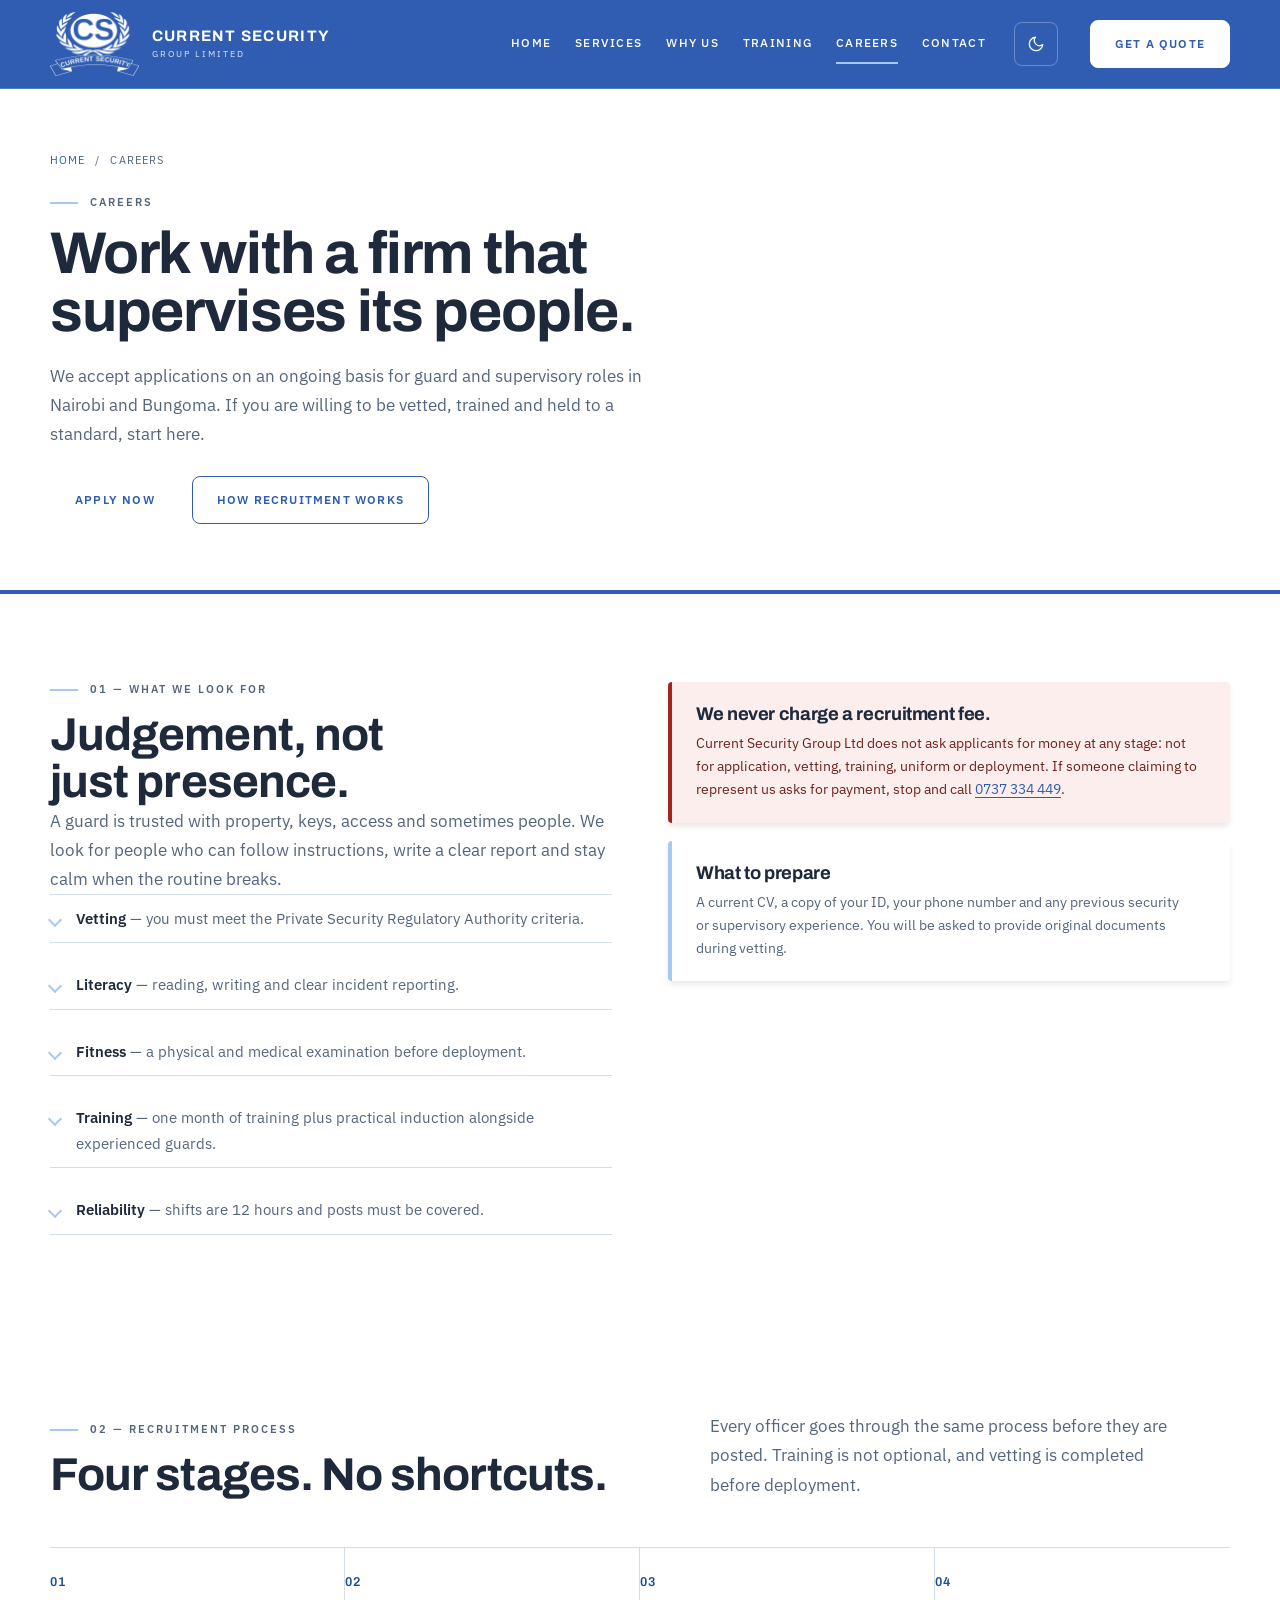
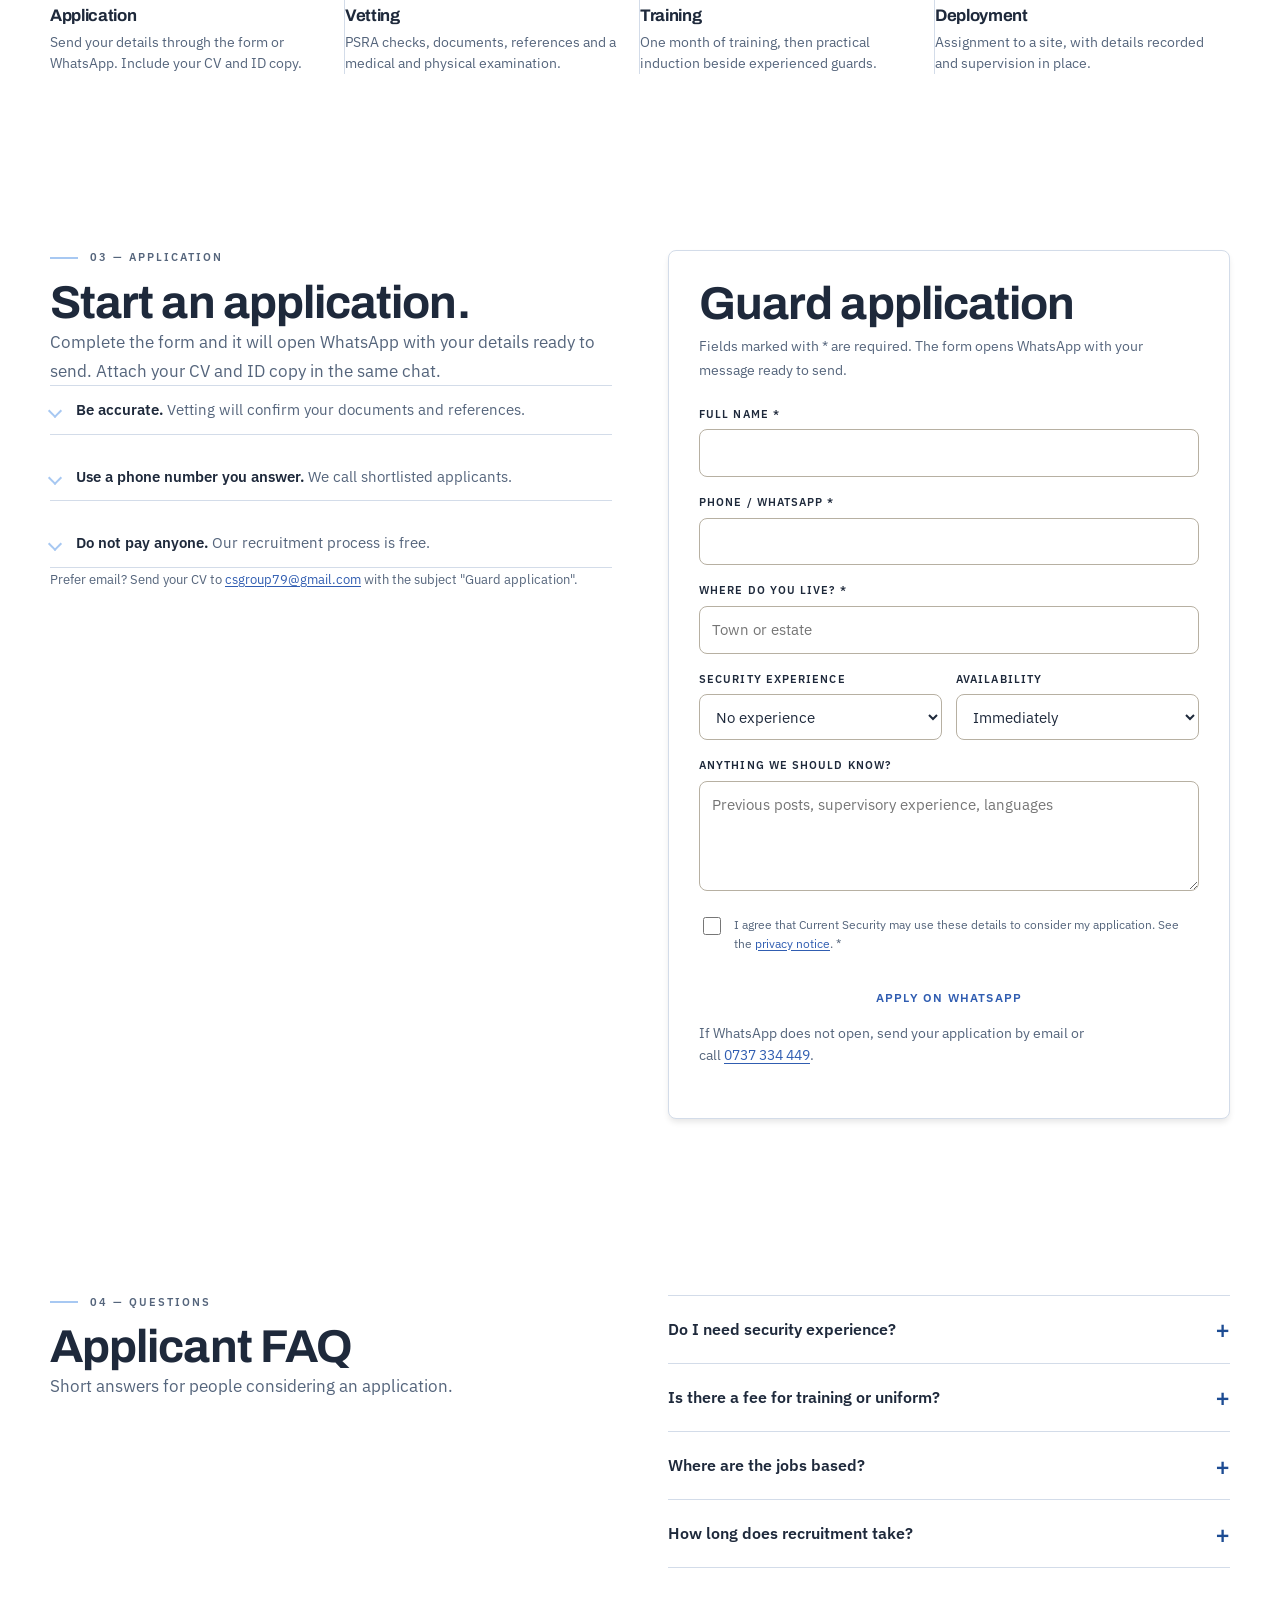
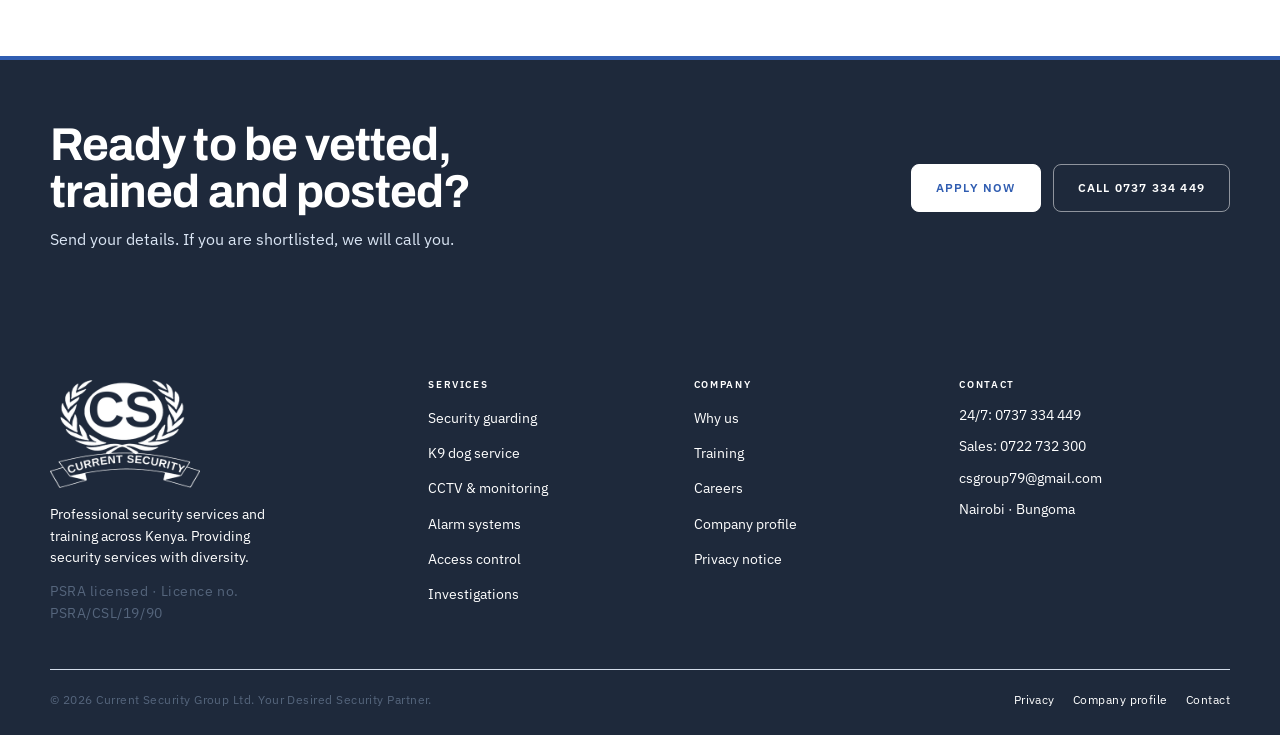
==== commit 8de729ab: "Update website design and content" ====
--- a/careers.html
+++ b/careers.html
@@ -29,8 +29,8 @@
   <div class="container utility__inner">
     <p class="utility__group utility__group--offices"><span class="utility__dot" aria-hidden="true"></span> 24/7 control room · Nairobi &amp; Bungoma</p>
     <div class="utility__group">
-      <span>Emergency</span>
-      <a href="tel:+254737334449">0737&nbsp;334&nbsp;449</a>
+      <span class="text--urgency">Emergency</span>
+      <a href="tel:+254737334449" class="text--urgency">0737&nbsp;334&nbsp;449</a>
       <span aria-hidden="true">/</span>
       <a href="contact.html">Contact</a>
     </div>
@@ -85,12 +85,12 @@
   <div class="page-head">
     <div class="container">
       <nav class="breadcrumb" aria-label="Breadcrumb"><a href="index.html">Home</a><span>Careers</span></nav>
-      <p class="eyebrow eyebrow--light">Careers</p>
+      <p class="eyebrow">Careers</p>
       <h1>Work with a firm that supervises its people.</h1>
       <p class="lede">We accept applications on an ongoing basis for guard and supervisory roles in Nairobi and Bungoma. If you are willing to be vetted, trained and held to a standard, start here.</p>
       <div class="actions">
         <a class="btn btn--accent" href="#apply">Apply now</a>
-        <a class="btn btn--outline-light" href="#process">How recruitment works</a>
+        <a class="btn btn--outline" href="#process">How recruitment works</a>
       </div>
     </div>
   </div>
--- a/assets/css/style.css
+++ b/assets/css/style.css
@@ -21,18 +21,21 @@
 }
 
 :root {
-  --navy: #305db1;
-  --navy-deep: #173a72;
-  --navy-soft: #3f6cc4;
+  --brand: #305db1;
+  --navy: var(--brand);
+  --brand-deep: #173a72;
+  --brand-soft: #3f6cc4;
+  --urgency: #ca8a04;
+  --urgency-hover: #b45309;
   --accent: #a7c8f2;
   --accent-fill: #6f9bd8;
   --accent-fill-hover: #5f8bc9;
   --accent-ink: #1d4c93;
-  --paper: #f4f7fc;
+  --paper: #ffffff;
   --paper-deep: #e8eef7;
   --panel: #ffffff;
   --white: #ffffff;
-  --ink: #101a2b;
+  --ink: #1e293b;
   --steel: #55657c;
   --rule: #d3dce9;
   --rule-soft: #e2e9f3;
@@ -42,7 +45,10 @@
   --font-display: "Archivo", "Arial Narrow", "Segoe UI", sans-serif;
   --font-body: "IBM Plex Sans", "Segoe UI", Roboto, Arial, sans-serif;
   --shadow: 0 24px 48px rgba(23, 58, 114, 0.14);
-  --radius: 2px;
+  --shadow-card: 0 4px 6px -1px rgb(0 0 0 / 0.1);
+  --shadow-card-hover: 0 10px 15px -3px rgb(0 0 0 / 0.1);
+  --radius: 8px;
+  --radius-sm: 4px;
 }
 
 *,
@@ -253,6 +259,21 @@
 .small {
   font-size: 0.825rem;
   color: var(--steel);
+}
+
+.text--urgency {
+  color: var(--urgency);
+  font-weight: 600;
+}
+
+.text--success {
+  color: var(--success);
+  font-weight: 600;
+}
+
+.utility .text--urgency,
+.utility a.text--urgency {
+  color: var(--urgency);
 }
 
 /* --------------------------------------------------------------------------
@@ -281,14 +302,16 @@
 }
 
 .btn--accent {
-  background: var(--accent-fill);
-  border-color: var(--accent-fill);
-  color: var(--ink);
+  background: var(--white);
+  border-color: var(--white);
+  color: var(--brand);
+  font-weight: 700;
 }
 
 .btn--accent:hover {
-  background: var(--accent-fill-hover);
-  border-color: var(--accent-fill-hover);
+  background: #f8fafc;
+  border-color: #f8fafc;
+  color: var(--brand-deep);
   text-decoration: none;
 }
 
@@ -335,7 +358,7 @@
 
 .btn--accent:focus-visible,
 .btn--accent:hover {
-  outline-color: var(--navy);
+  outline-color: var(--brand);
 }
 
 .link-arrow {
@@ -349,6 +372,39 @@
   text-transform: uppercase;
 }
 
+/* --- Icon utilities --- */
+
+.icon {
+  display: inline-flex;
+  align-items: center;
+  justify-content: center;
+  width: 20px;
+  height: 20px;
+  flex: none;
+}
+
+.icon svg {
+  width: 100%;
+  height: 100%;
+  fill: none;
+  stroke: currentColor;
+  stroke-linecap: round;
+  stroke-linejoin: round;
+  stroke-width: 1.8;
+}
+
+.icon--brand {
+  color: var(--brand);
+}
+
+.icon--urgency {
+  color: var(--urgency);
+}
+
+.icon--success {
+  color: var(--success);
+}
+
 .link-arrow::after {
   content: "\2192";
   font-size: 1rem;
@@ -371,11 +427,7 @@
    -------------------------------------------------------------------------- */
 
 .utility {
-  background: var(--navy-deep);
-  color: #dbe6f5;
-  font-size: 0.68rem;
-  letter-spacing: 0.1em;
-  text-transform: uppercase;
+  display: none;
 }
 
 .utility__inner {
@@ -393,13 +445,13 @@
 }
 
 .utility a {
-  color: #c6dcf7;
+  color: var(--white);
   font-weight: 600;
   text-decoration: none;
 }
 
 .utility a:hover {
-  color: var(--accent);
+  color: var(--white);
   text-decoration: underline;
 }
 
@@ -414,15 +466,15 @@
   position: sticky;
   top: 0;
   z-index: 80;
-  background: var(--navy);
-  border-bottom: 1px solid rgba(167, 200, 242, 0.5);
+  background: var(--brand);
+  border-bottom: 1px solid rgba(255, 255, 255, 0.16);
 }
 
 .header__inner {
   display: flex;
   align-items: center;
   gap: 28px;
-  min-height: 76px;
+  min-height: 88px;
 }
 
 .brand {
@@ -440,7 +492,7 @@
 
 .brand__mark {
   width: auto;
-  height: 54px;
+  height: 64px;
 }
 
 .brand__text {
@@ -478,7 +530,7 @@
   display: block;
   padding: 9px 0;
   border-bottom: 2px solid transparent;
-  color: #dbe3ef;
+  color: var(--white);
   font-size: 0.72rem;
   font-weight: 500;
   letter-spacing: 0.11em;
@@ -487,7 +539,7 @@
 }
 
 .site-nav a:hover {
-  border-bottom-color: rgba(167, 200, 242, 0.6);
+  border-bottom-color: rgba(255, 255, 255, 0.6);
   color: var(--white);
 }
 
@@ -616,9 +668,9 @@
   max-height: calc(100vh - 76px);
   overflow: auto;
   padding: 20px 24px 28px;
-  border-top: 1px solid var(--accent);
-  border-bottom: 1px solid var(--accent);
-  background: var(--navy-deep);
+  border-top: 1px solid var(--brand);
+  border-bottom: 1px solid var(--brand);
+  background: var(--ink);
   box-shadow: 0 24px 40px rgba(0, 0, 0, 0.35);
 }
 
@@ -652,7 +704,7 @@
 }
 
 .mobile-nav__phone {
-  color: #dbe6f5;
+  color: var(--white);
   font-size: 0.8rem;
   letter-spacing: 0.08em;
   text-align: center;
@@ -670,8 +722,8 @@
   min-height: 640px;
   padding: 92px 0 76px;
   overflow: hidden;
-  background: var(--navy);
-  color: var(--white);
+  background: var(--paper);
+  color: var(--ink);
 }
 
 .hero__media {
@@ -730,7 +782,7 @@
 
 .hero__lede {
   max-width: 52ch;
-  color: #d3dce9;
+  color: var(--steel);
   font-size: 1.075rem;
 }
 
@@ -741,48 +793,127 @@
   margin: 34px 0 42px;
 }
 
-.hero__facts {
-  display: flex;
-  margin: 0;
-  padding-top: 20px;
-  border-top: 1px solid var(--rule-dark);
-}
-
-.hero__facts div {
-  margin-right: 30px;
-  padding-right: 30px;
-  border-right: 1px solid var(--rule-dark);
-}
-
-.hero__facts div:last-child {
-  margin-right: 0;
-  padding-right: 0;
+/* --- Backdrop hero (image behind text with overlay) --- */
+
+.hero--backdrop {
+  background: var(--brand-deep);
+  color: var(--white);
+}
+
+.hero--backdrop .hero__media img {
+  filter: grayscale(0.4) contrast(1.1) brightness(0.55);
+  opacity: 1;
+  transition: transform 0.2s ease;
+}
+
+.hero--backdrop:hover .hero__media img {
+  transform: scale(1.02);
+}
+
+.hero--backdrop::before {
+  content: "";
+  position: absolute;
+  inset: 0;
+  z-index: 1;
+  background: linear-gradient(180deg, rgba(23, 58, 114, 0.85) 0%, rgba(23, 58, 114, 0.7) 50%, rgba(23, 58, 114, 0.85) 100%);
+}
+
+.hero--backdrop::after {
+  display: none;
+}
+
+.hero--backdrop .hero__grid {
+  position: relative;
+  z-index: 2;
+}
+
+.hero--backdrop .hero__content {
+  max-width: 780px;
+}
+
+.hero--backdrop .hero__lede {
+  color: #dbe6f5;
+}
+
+.hero--backdrop .eyebrow {
+  color: #dbe6f5;
+}
+
+.hero--backdrop .eyebrow::before {
+  background: var(--accent);
+}
+
+.hero--backdrop .btn--accent {
+  background: var(--white);
+  border-color: var(--white);
+  color: var(--brand);
+  font-weight: 700;
+}
+
+.hero--backdrop .btn--accent:hover {
+  background: #f8fafc;
+  border-color: #f8fafc;
+  color: var(--brand-deep);
+}
+
+.hero--backdrop .btn--outline-light {
+  border-color: rgba(255, 255, 255, 0.5);
+  color: var(--white);
+}
+
+.hero--backdrop .btn--outline-light:hover {
+  background: var(--white);
+  color: var(--brand);
+}
+
+/* --- Stats banner beneath hero --- */
+
+.stats-banner {
+  background: var(--white);
+  border-bottom: 1px solid var(--rule);
+  border-top: 4px solid var(--brand);
+}
+
+.stats-banner .stats-grid {
+  display: grid;
+  grid-template-columns: repeat(4, 1fr);
+  gap: 0;
+  border-left: 1px solid var(--rule);
+  border-right: 1px solid var(--rule);
+}
+
+.stats-banner .stat {
+  padding: 22px 28px;
+  border-right: 1px solid var(--rule);
+}
+
+.stats-banner .stat:last-child {
   border-right: 0;
 }
 
-.hero__facts div:first-child {
-  padding-left: 0;
-}
-
-.hero__facts div:last-child {
-  padding-right: 0;
-  border-right: 0;
-}
-
-.hero__facts dt {
-  color: #cfdaea;
+.stats-banner .stat dt {
+  color: var(--steel);
   font-size: 0.62rem;
   font-weight: 600;
   letter-spacing: 0.14em;
   text-transform: uppercase;
 }
 
-.hero__facts dd {
+.stats-banner .stat dd {
   margin-top: 4px;
   font-family: var(--font-display);
-  font-size: 1.3rem;
+  font-size: 1.5rem;
   font-weight: 600;
   letter-spacing: -0.01em;
+  color: var(--ink);
+}
+
+.stats-banner .stat span {
+  display: block;
+  margin-top: 4px;
+  color: var(--steel);
+  font-size: 0.78rem;
+  line-height: 1.45;
 }
 
 /* --------------------------------------------------------------------------
@@ -825,6 +956,7 @@
   font-size: 1.15rem;
   font-weight: 600;
   letter-spacing: -0.01em;
+  color: var(--success);
 }
 
 .trust__item p {
@@ -850,17 +982,17 @@
 }
 
 .section--navy {
-  background: var(--navy);
+  background: var(--ink);
   color: var(--white);
 }
 
 .section--navy .lede,
 .section--navy .small {
-  color: #dbe6f5;
+  color: #cbd5e1;
 }
 
 .section--navy .eyebrow {
-  color: #dbe6f5;
+  color: #cbd5e1;
 }
 
 .section--navy a {
@@ -872,8 +1004,8 @@
 }
 
 .section--navy .checklist li {
-  border-bottom-color: var(--rule-dark);
-  color: #dbe6f5;
+  border-bottom-color: var(--rule);
+  color: #cbd5e1;
 }
 
 .section--navy .checklist strong {
@@ -914,17 +1046,20 @@
   grid-template-columns: 54px minmax(0, 1fr) 190px 28px;
   gap: 24px;
   align-items: center;
-  padding: 24px 8px 24px 0;
+  padding: 20px 12px 20px 0;
   border-bottom: 1px solid var(--rule);
   color: var(--ink);
   text-decoration: none;
-  transition: background-color 0.15s ease, padding-left 0.15s ease;
+  border-radius: var(--radius);
+  transition: transform 0.2s ease, box-shadow 0.2s ease, border-color 0.2s ease;
 }
 
 .service-row:hover {
-  padding-left: 10px;
-  background: rgba(167, 200, 242, 0.1);
+  transform: translateY(-2px);
+  box-shadow: var(--shadow-card-hover);
+  border-color: var(--brand);
   text-decoration: none;
+  background: var(--panel);
 }
 
 .service-row__num {
@@ -973,18 +1108,22 @@
 .sector-grid {
   display: grid;
   grid-template-columns: repeat(3, 1fr);
-  border-top: 1px solid var(--rule);
+  gap: 20px;
 }
 
 .sector {
-  padding: 26px 32px 30px 0;
-  border-bottom: 1px solid var(--rule);
-}
-
-.sector:nth-child(3n + 2),
-.sector:nth-child(3n + 3) {
-  padding-left: 32px;
-  border-left: 1px solid var(--rule);
+  padding: 24px;
+  border: 1px solid var(--rule);
+  background: var(--panel);
+  border-radius: var(--radius);
+  box-shadow: var(--shadow-card);
+  transition: transform 0.2s ease, box-shadow 0.2s ease;
+}
+
+.sector:hover {
+  transform: translateY(-2px);
+  box-shadow: var(--shadow-card-hover);
+  border-color: var(--brand);
 }
 
 .sector h3 {
@@ -1117,8 +1256,16 @@
 .office-card {
   padding: 24px;
   border: 1px solid var(--rule);
-  border-top: 3px solid var(--accent);
+  border-top: 3px solid var(--brand);
   background: var(--panel);
+  border-radius: var(--radius);
+  box-shadow: var(--shadow-card);
+  transition: transform 0.2s ease, box-shadow 0.2s ease;
+}
+
+.office-card:hover {
+  transform: translateY(-2px);
+  box-shadow: var(--shadow-card-hover);
 }
 
 .office-card h3 {
@@ -1186,7 +1333,7 @@
 }
 
 .standards thead th {
-  border-bottom: 2px solid var(--navy);
+  border-bottom: 2px solid var(--brand);
   color: var(--steel);
   font-size: 0.64rem;
   font-weight: 600;
@@ -1275,8 +1422,8 @@
 
 .cta {
   padding: 62px 0;
-  border-top: 4px solid var(--accent);
-  background: var(--navy);
+  border-top: 4px solid var(--brand);
+  background: var(--ink);
   color: var(--white);
 }
 
@@ -1309,8 +1456,8 @@
 
 .site-footer {
   padding: 64px 0 26px;
-  background: var(--navy-deep);
-  color: #dbe6f5;
+  background: var(--ink);
+  color: var(--white);
 }
 
 .footer__grid {
@@ -1332,7 +1479,7 @@
 
 .footer__brand-note {
   margin-top: 12px;
-  color: #c0cee0;
+  color: var(--steel);
   font-size: 0.7rem;
   letter-spacing: 0.04em;
 }
@@ -1356,13 +1503,13 @@
 }
 
 .footer__col a {
-  color: #dbe6f5;
+  color: var(--white);
   font-size: 0.86rem;
   text-decoration: none;
 }
 
 .footer__col a:hover {
-  color: var(--accent);
+  color: var(--brand);
   text-decoration: underline;
 }
 
@@ -1373,7 +1520,7 @@
 
 .footer__contact a {
   color: var(--white);
-  text-decoration-color: rgba(167, 200, 242, 0.65);
+  text-decoration-color: var(--brand);
 }
 
 .footer__bottom {
@@ -1383,8 +1530,8 @@
   gap: 24px;
   margin-top: 44px;
   padding-top: 20px;
-  border-top: 1px solid var(--rule-dark);
-  color: #c0cee0;
+  border-top: 1px solid var(--rule);
+  color: var(--steel);
   font-size: 0.72rem;
   letter-spacing: 0.04em;
 }
@@ -1400,12 +1547,12 @@
 }
 
 .footer__legal a {
-  color: #dbe6f5;
+  color: var(--white);
   text-decoration: none;
 }
 
 .footer__legal a:hover {
-  color: var(--accent);
+  color: var(--brand);
 }
 
 /* --------------------------------------------------------------------------
@@ -1414,9 +1561,9 @@
 
 .page-head {
   padding: 62px 0 66px;
-  border-bottom: 4px solid var(--accent);
-  background: var(--navy);
-  color: var(--white);
+  border-bottom: 4px solid var(--brand);
+  background: var(--paper);
+  color: var(--ink);
 }
 
 .page-head h1 {
@@ -1427,7 +1574,7 @@
 
 .page-head .lede {
   max-width: 60ch;
-  color: #dbe6f5;
+  color: var(--steel);
 }
 
 .breadcrumb {
@@ -1435,19 +1582,19 @@
   flex-wrap: wrap;
   gap: 10px;
   margin-bottom: 26px;
-  color: #d3e0ef;
+  color: var(--steel);
   font-size: 0.68rem;
   letter-spacing: 0.1em;
   text-transform: uppercase;
 }
 
 .breadcrumb a {
-  color: #d5deea;
+  color: var(--brand);
   text-decoration: none;
 }
 
 .breadcrumb a:hover {
-  color: #dbe6f5;
+  color: var(--brand-deep);
   text-decoration: underline;
 }
 
@@ -1479,7 +1626,7 @@
 }
 
 .anchor-nav a:hover {
-  color: var(--navy);
+  color: var(--brand);
   text-decoration: underline;
 }
 
@@ -1522,7 +1669,7 @@
 .service-block__media figcaption {
   padding: 10px 14px;
   border-top: 3px solid var(--accent);
-  background: var(--navy);
+  background: var(--ink);
   color: #d3e0ef;
   font-size: 0.66rem;
   letter-spacing: 0.08em;
@@ -1573,18 +1720,23 @@
 .also-grid {
   display: grid;
   grid-template-columns: repeat(4, 1fr);
-  border-top: 1px solid var(--rule);
+  gap: 20px;
 }
 
 .also-grid article {
-  padding: 24px 24px 26px 0;
-  border-bottom: 1px solid var(--rule);
+  padding: 24px;
+  border: 1px solid var(--rule);
+  background: var(--panel);
+  border-radius: var(--radius);
+  box-shadow: var(--shadow-card);
+  transition: transform 0.2s ease, box-shadow 0.2s ease;
   scroll-margin-top: 100px;
 }
 
-.also-grid article + article {
-  padding-left: 24px;
-  border-left: 1px solid var(--rule);
+.also-grid article:hover {
+  transform: translateY(-2px);
+  box-shadow: var(--shadow-card-hover);
+  border-color: var(--brand);
 }
 
 .also-grid h3 {
@@ -1605,18 +1757,22 @@
 .course-grid {
   display: grid;
   grid-template-columns: 1fr 1fr;
-  border-top: 1px solid var(--rule);
+  gap: 20px;
 }
 
 .course {
-  padding: 26px 34px 30px 0;
-  border-bottom: 1px solid var(--rule);
-}
-
-.course:nth-child(even) {
-  padding-right: 0;
-  padding-left: 34px;
-  border-left: 1px solid var(--rule);
+  padding: 24px;
+  border: 1px solid var(--rule);
+  background: var(--panel);
+  border-radius: var(--radius);
+  box-shadow: var(--shadow-card);
+  transition: transform 0.2s ease, box-shadow 0.2s ease;
+}
+
+.course:hover {
+  transform: translateY(-2px);
+  box-shadow: var(--shadow-card-hover);
+  border-color: var(--brand);
 }
 
 .course h3 {
@@ -1659,6 +1815,14 @@
   padding: 30px;
   border: 1px solid var(--rule);
   background: var(--panel);
+  border-radius: var(--radius);
+  box-shadow: var(--shadow-card);
+  transition: transform 0.2s ease, box-shadow 0.2s ease;
+}
+
+.form-panel:hover {
+  transform: translateY(-2px);
+  box-shadow: var(--shadow-card-hover);
 }
 
 .form-panel h2,
@@ -1812,6 +1976,14 @@
   padding: 22px 24px;
   border-left: 4px solid var(--accent);
   background: var(--panel);
+  border-radius: var(--radius-sm);
+  box-shadow: var(--shadow-card);
+  transition: transform 0.2s ease, box-shadow 0.2s ease;
+}
+
+.callout:hover {
+  transform: translateY(-2px);
+  box-shadow: var(--shadow-card-hover);
 }
 
 .callout h2,
@@ -1959,7 +2131,7 @@
 
 .stat-row strong {
   display: block;
-  color: var(--navy);
+  color: var(--brand);
   font-family: var(--font-display);
   font-size: 2.3rem;
   font-weight: 600;
@@ -2127,7 +2299,7 @@
   min-height: 68vh;
   align-items: center;
   padding: 72px 0;
-  background: var(--navy);
+  background: var(--ink);
   color: var(--white);
 }
 
@@ -2257,8 +2429,8 @@
     display: grid;
     grid-template-columns: repeat(3, 1fr);
     padding-bottom: env(safe-area-inset-bottom, 0px);
-    border-top: 1px solid var(--accent);
-    background: var(--navy-deep);
+    border-top: 1px solid var(--brand);
+    background: var(--ink);
   }
 
   .mobile-actions a {
@@ -2278,8 +2450,9 @@
 
   .mobile-actions a:last-child {
     border-right: 0;
-    background: var(--accent-fill);
-    color: var(--ink);
+    background: var(--white);
+    color: var(--brand);
+    font-weight: 700;
   }
 
   .mobile-actions svg {
@@ -2452,6 +2625,23 @@
   .profile__meta {
     grid-template-columns: 1fr;
   }
+
+  .hero--backdrop .hero__grid {
+    max-width: none;
+  }
+
+  .stats-banner .stats-grid {
+    grid-template-columns: 1fr 1fr;
+  }
+
+  .stats-banner .stat {
+    border-right: 0;
+    border-bottom: 1px solid var(--rule);
+  }
+
+  .stats-banner .stat:last-child {
+    border-bottom: 0;
+  }
 }
 
 @media (max-width: 600px) {
@@ -2562,6 +2752,10 @@
 
   .page-head h1 {
     font-size: clamp(2.1rem, 9vw, 2.9rem);
+  }
+
+  .stats-banner .stats-grid {
+    grid-template-columns: 1fr;
   }
 }
 
@@ -2650,6 +2844,43 @@
   outline-color: var(--white);
 }
 
+/* --- Dark mode fixes for restructured components --- */
+
+[data-theme="dark"] .site-footer {
+  background: #0b1729;
+  color: var(--white);
+}
+
+[data-theme="dark"] .section--navy {
+  background: #0b1729;
+  color: var(--white);
+}
+
+[data-theme="dark"] .section--navy .lede,
+[data-theme="dark"] .section--navy .small {
+  color: #cbd5e1;
+}
+
+[data-theme="dark"] .stats-banner {
+  background: #0b1729;
+}
+
+[data-theme="dark"] .stats-banner .stat dt {
+  color: var(--steel);
+}
+
+[data-theme="dark"] .stats-banner .stat dd {
+  color: var(--ink);
+}
+
+[data-theme="dark"] .cta {
+  background: #0b1729;
+}
+
+[data-theme="dark"] .cta p {
+  color: #cbd5e1;
+}
+
 [data-theme="dark"] .office-card .link-arrow,
 [data-theme="dark"] .field--check a {
   color: var(--accent-ink);
